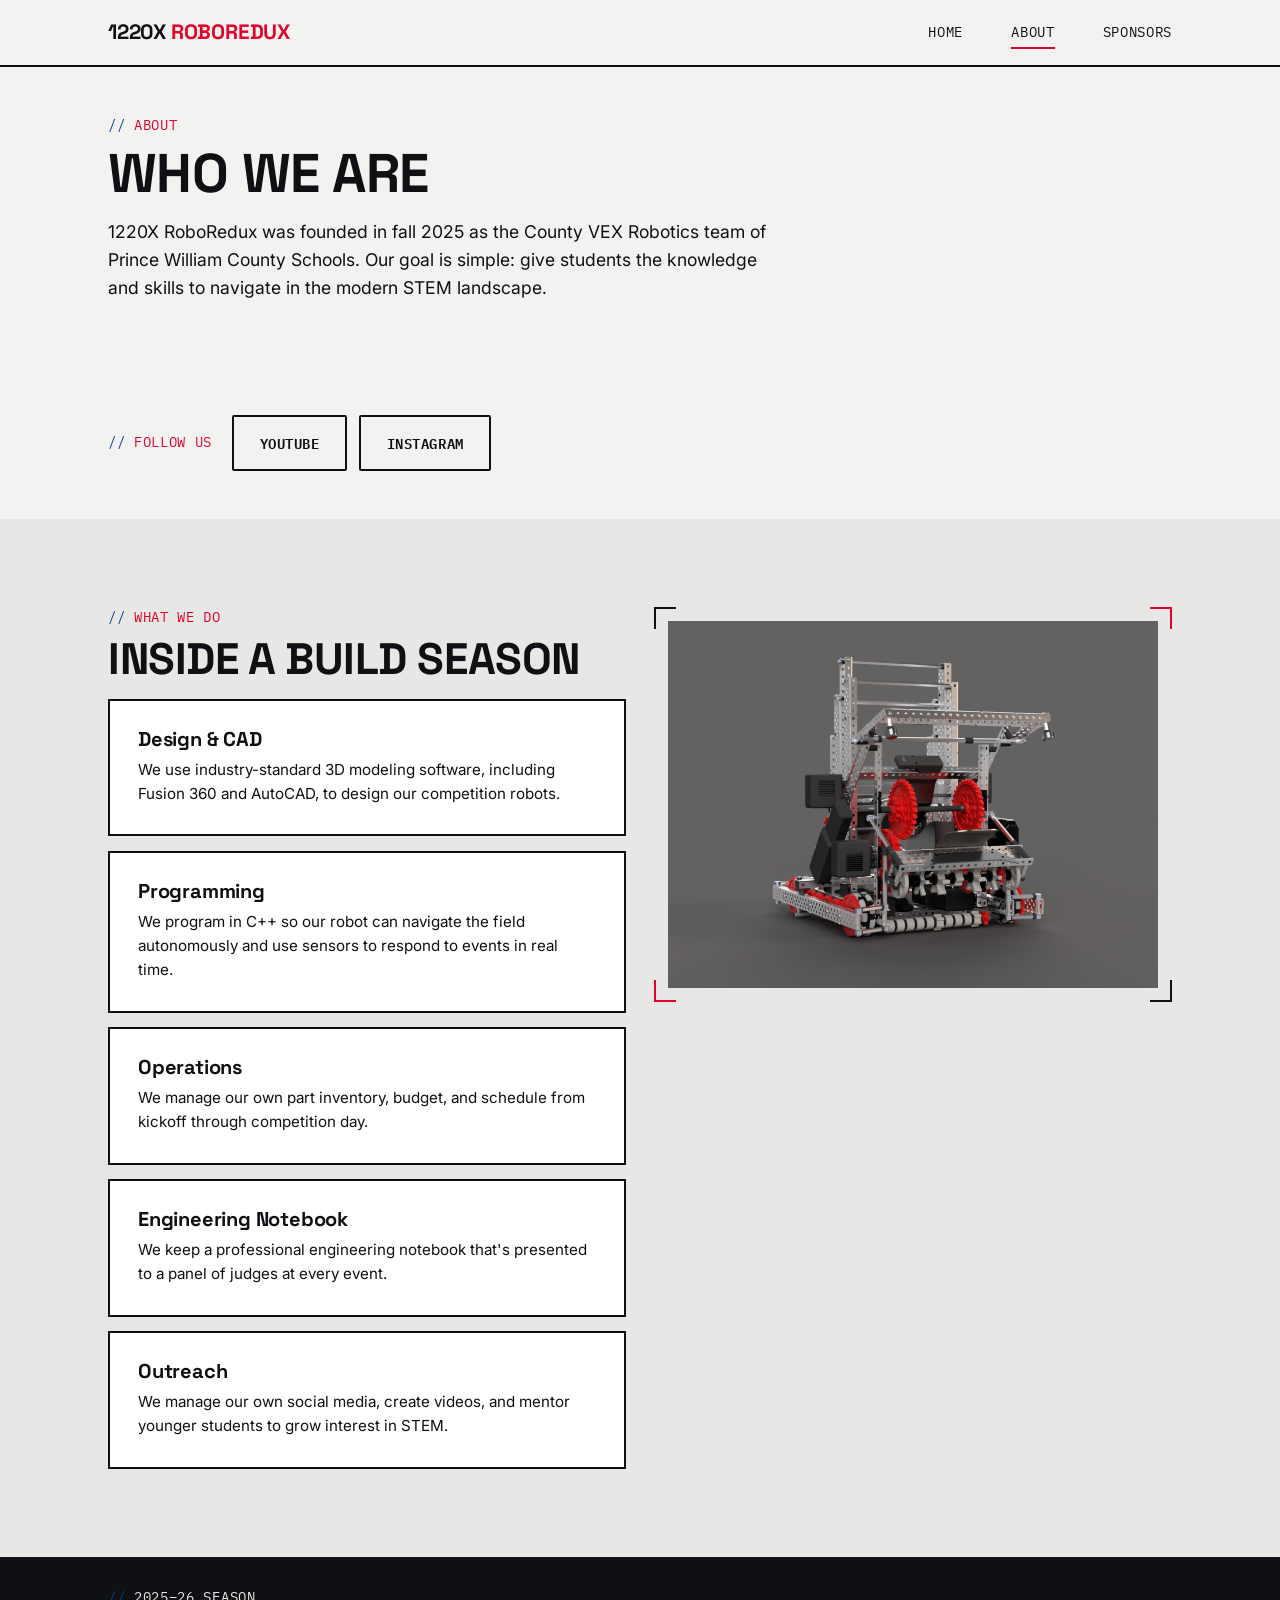
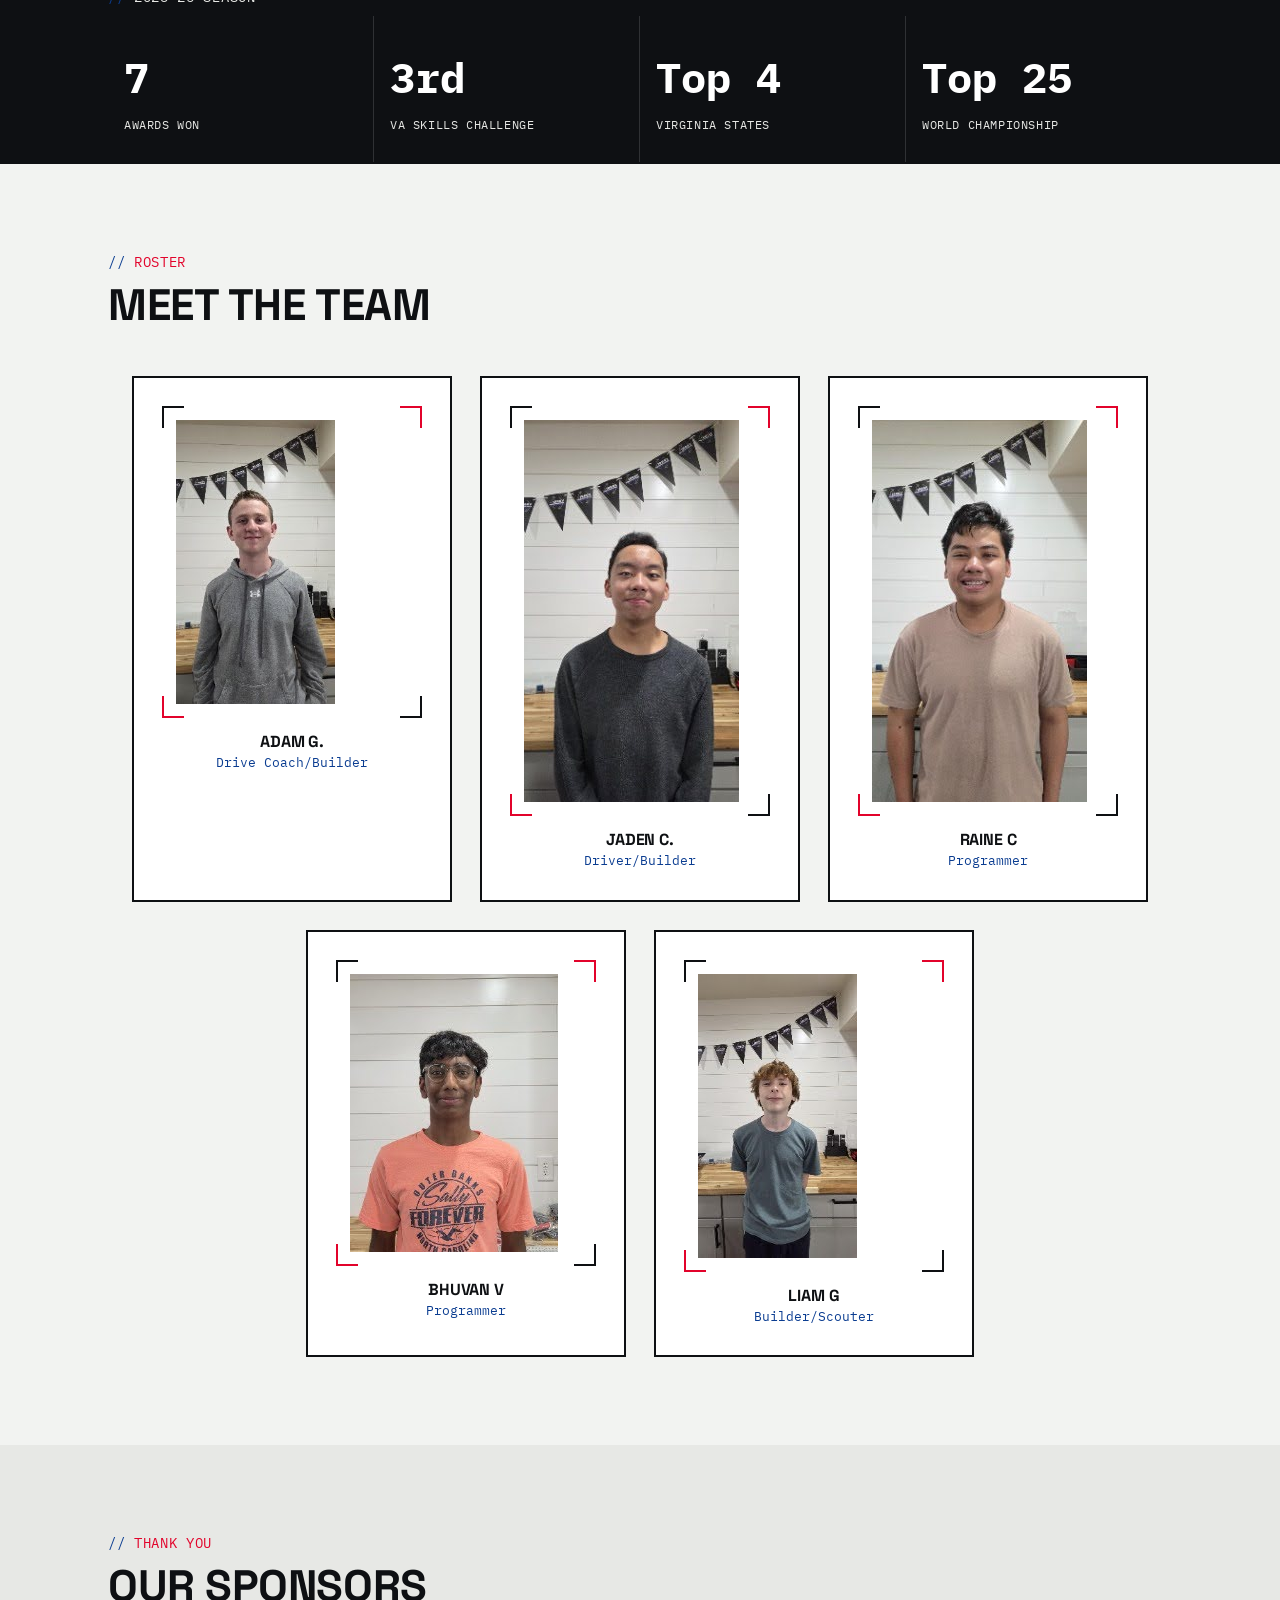
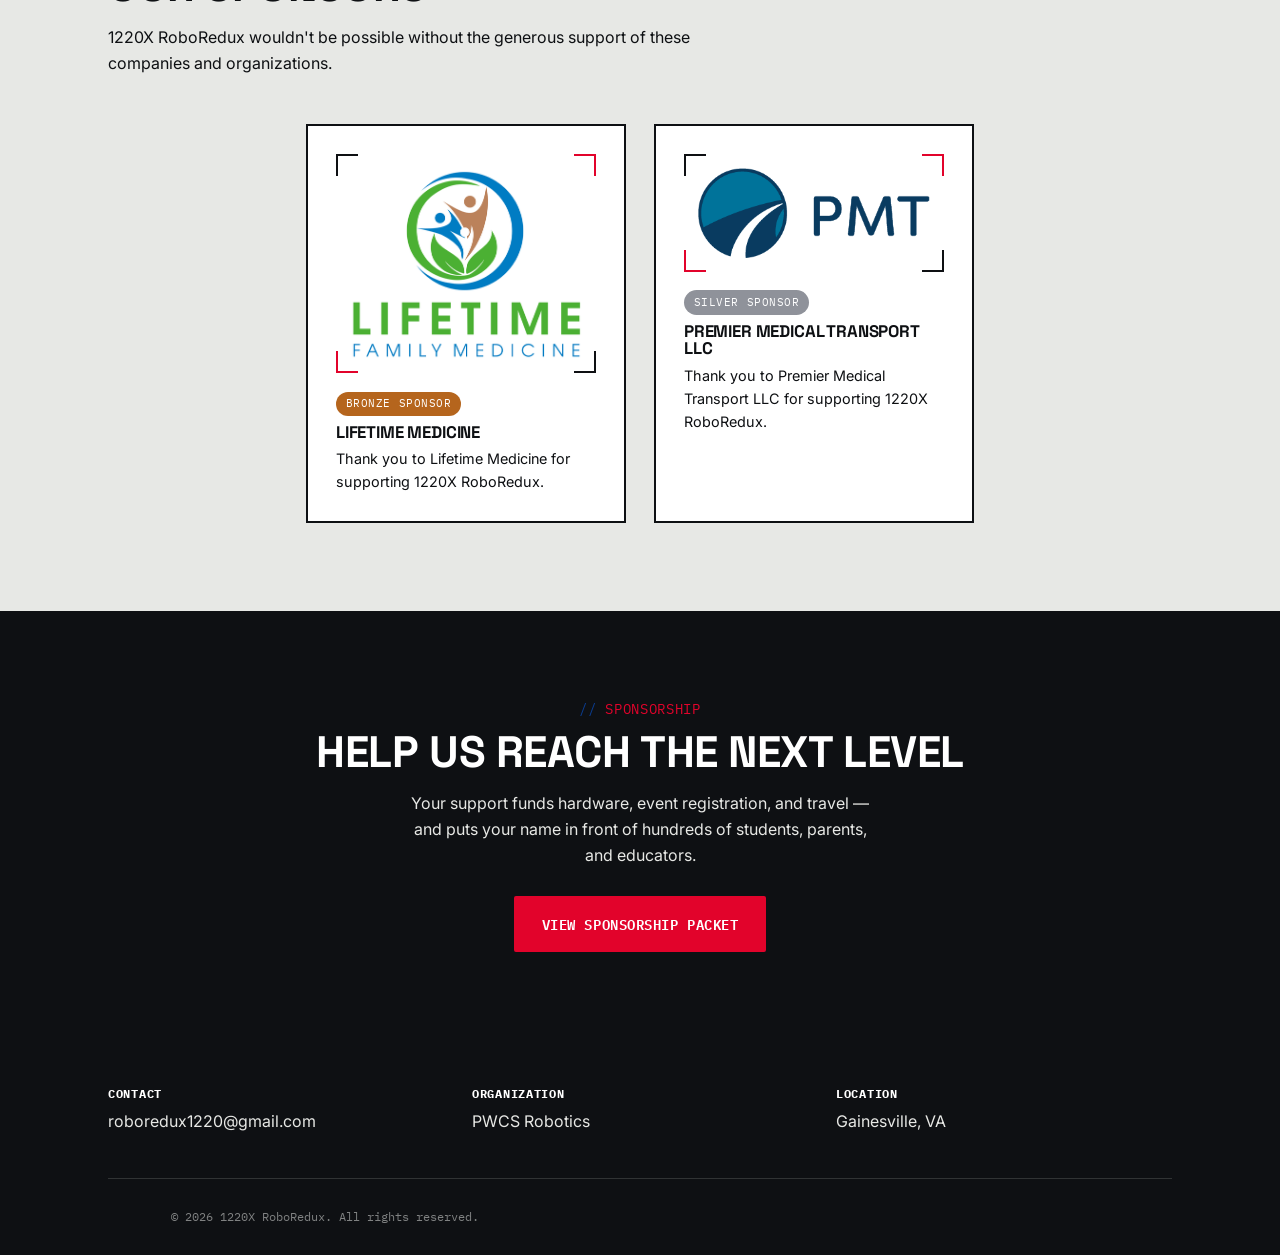
==== about.html @ 936ff0d0 "Abbreviate team member names in about.html" ====
<!DOCTYPE html>
<html lang="en">
<head>
  <meta charset="UTF-8">
  <meta name="viewport" content="width=device-width, initial-scale=1.0">
  <title>About | 1220X RoboRedux</title>
  <meta name="description" content="Learn about 1220X RoboRedux — a VEX Robotics team from Prince William County Schools — and what the team does year-round.">

  <link rel="preconnect" href="https://fonts.googleapis.com">
  <link rel="preconnect" href="https://fonts.gstatic.com" crossorigin>
  <link href="https://fonts.googleapis.com/css2?family=Space+Grotesk:wght@500;700&family=IBM+Plex+Mono:wght@500;600&family=Inter:wght@400;500;600&display=swap" rel="stylesheet">

  <link rel="stylesheet" href="css/style.css">
</head>
<body>

  <!-- ================= HEADER / NAV ================= -->
  <header class="site-header">
    <div class="container header-inner">
      <a href="index.html" class="logo">
        <span class="logo-text">1220X <span class="logo-highlight">RoboRedux</span></span>
      </a>
      <nav aria-label="Primary">
        <button class="nav-toggle" aria-label="Toggle navigation menu" aria-expanded="false">
          <span></span><span></span><span></span>
        </button>
        <ul class="nav-list">
          <li><a href="index.html">Home</a></li>
          <li><a href="about.html" aria-current="page">About</a></li>
          <li><a href="sponsors.html">Sponsors</a></li>
        </ul>
      </nav>
    </div>
  </header>

  <!-- ================= PAGE HEADER ================= -->
  <section class="section section--tight">
    <div class="container">
      <span class="eyebrow">About</span>
      <h1 style="font-size:clamp(2.2rem,5vw,3.4rem);">Who We Are</h1>
      <!-- ✏️ EDIT ME -->
      <p style="font-size:1.1rem;max-width:60ch;">1220X RoboRedux was founded in fall 2025 as the County VEX Robotics team of Prince William County Schools. Our goal is simple: give students the knowledge and skills to navigate in the modern STEM landscape.</p>
    </div>
  </section>

  <!-- ================= FOLLOW US ================= -->
  <section class="section section--tight">
    <div class="container" style="display:flex;align-items:center;gap:1.25rem;flex-wrap:wrap;">
      <span class="eyebrow" style="margin:0;">Follow Us</span>
      <div style="display:flex;gap:0.75rem;flex-wrap:wrap;">
        <!-- ✏️ EDIT ME if either link ever changes -->
        <a href="https://www.youtube.com/@1220XRoboRedux" class="btn btn-outline" target="_blank" rel="noopener">YouTube</a>
        <a href="https://www.instagram.com/1220roboredux/" class="btn btn-outline" target="_blank" rel="noopener">Instagram</a>
      </div>
    </div>
  </section>

  <!-- ================= WHAT WE DO ================= -->
  <section class="section section--dim">
    <div class="container grid grid--2">
      <div>
        <span class="eyebrow">What We Do</span>
        <h2>Inside a Build Season</h2>
        <!-- ✏️ EDIT / ADD TO THIS LIST as your team's work evolves -->
        <ul style="display:flex;flex-direction:column;gap:0.9rem;">
          <li class="card info-card">
            <h3>Design &amp; CAD</h3>
            <p>We use industry-standard 3D modeling software, including Fusion 360 and AutoCAD, to design our competition robots.</p>
          </li>
          <li class="card info-card">
            <h3>Programming</h3>
            <p>We program in C++ so our robot can navigate the field autonomously and use sensors to respond to events in real time.</p>
          </li>
          <li class="card info-card">
            <h3>Operations</h3>
            <p>We manage our own part inventory, budget, and schedule from kickoff through competition day.</p>
          </li>
          <li class="card info-card">
            <h3>Engineering Notebook</h3>
            <p>We keep a professional engineering notebook that's presented to a panel of judges at every event.</p>
          </li>
          <li class="card info-card">
            <h3>Outreach</h3>
            <p>We manage our own social media, create videos, and mentor younger students to grow interest in STEM.</p>
          </li>
        </ul>
      </div>

      <div class="frame" style="align-self:start;">
        <!--
          ⚙️ ADD IMAGE HERE: a CAD render or robot photo
          Save as images/cad-render.jpg and replace the placeholder below
          with: <img src="images/cad-render.jpg" alt="1220X RoboRedux robot CAD render">
        -->
       <img src="images/cad-render.png" alt="1220X RoboRedux robot CAD render">
      </div>
    </div>
  </section>

  <!-- ================= BY THE NUMBERS ================= -->
  <section class="stat-strip">
    <div class="container" style="padding-top:var(--space-md);padding-bottom:0;">
      <span class="eyebrow" style="color:var(--paper-dim);">2025–26 Season</span>
    </div>
    <div class="container stat-grid">
      <!-- ✏️ EDIT ME each season -->
      <div class="stat">
        <div class="stat-value">7</div>
        <div class="stat-label">Awards Won</div>
      </div>
      <div class="stat">
        <div class="stat-value">3rd</div>
        <div class="stat-label">VA Skills Challenge</div>
      </div>
      <div class="stat">
        <div class="stat-value">Top 4</div>
        <div class="stat-label">Virginia States</div>
      </div>
      <div class="stat">
        <div class="stat-value">Top 25</div>
        <div class="stat-label">World Championship</div>
      </div>
    </div>
  </section>

  <!-- ================= MEET THE TEAM ================= -->
  <section class="section">
    <div class="container">
      <div class="section-head">
        <span class="eyebrow">Roster</span>
        <h2>Meet the Team</h2>
      </div>
      <div class="grid center-grid">
        <!--
          ⚙️ ADD TEAM MEMBERS HERE
          Each student card below needs a photo:
            1. Save the photo as images/student-1.jpg (or student-2.jpg, etc.)
            2. Delete that card's <div class="img-placeholder">...</div>
            3. Replace it with:
               <img src="images/student-1.jpg" alt="Student Name">
          To add a 6th, 7th, etc. student, copy an entire
          <div class="card team-card">...</div> block (with its photo
          frame) and paste it as a new item in this grid.
        -->
        <div class="card team-card">
          <div class="frame">
            <img src="images/student-1.jpg" alt="Adam Guidotti">
          </div>
          <h4>Adam G.</h4>
          <p>Drive Coach/Builder</p>
        </div>
        <div class="card team-card">
          <div class="frame">
            <img src="images/student-2.jpg" alt="Jaden Corsino">
          </div>
          <h4>Jaden C.</h4>
          <p>Driver/Builder</p>
        </div>
        <div class="card team-card">
          <div class="frame">
            <img src="images/student-3.jpg" alt="Rain Corsino">
          </div>
          <h4>Raine C</h4>
          <p>Programmer</p>
        </div>
        <div class="card team-card">
          <div class="frame">
            <img src="images/student-4.jpg" alt="Bhuvan Vijay">
          </div>
          <h4>Bhuvan V</h4>
          <p>Programmer</p>
        </div>
        <div class="card team-card">
          <div class="frame">
           <img src="images/student-5.jpg" alt="Liam Gordon">
          </div>
          <h4>Liam G</h4>
          <p>Builder/Scouter</p>
        </div>
      </div>
    </div>
  </section>

  <!-- ================= OUR SPONSORS ================= -->
  <section class="section section--dim">
    <div class="container">
      <div class="section-head">
        <span class="eyebrow">Thank You</span>
        <h2>Our Sponsors</h2>
        <!-- ✏️ EDIT ME -->
        <p>1220X RoboRedux wouldn't be possible without the generous support of these companies and organizations.</p>
      </div>
      <div class="grid center-grid">
        <!--
          ⚙️ ADD A SPONSOR HERE
          Duplicate one whole <div class="card sponsor-card">...</div>
          block below for each new sponsor, then for that block:
            1. Save their logo as images/sponsor-companyname.jpg (or .png)
            2. Delete that card's <div class="img-placeholder">...</div>
            3. Replace it with:
               <img src="images/sponsor-companyname.jpg" alt="Company Name logo">
            4. Set the badge to their tier by changing the class on the
               <span class="tier-badge ..."> to tier-badge--bronze,
               tier-badge--silver, or tier-badge--gold, and update the text.
            5. Change the company name (the <h4>) and write a short line
               about them in the <p> below it.
          To add a 3rd, 4th, etc. sponsor, just paste another full
          <div class="card sponsor-card">...</div> block into this grid.
        -->
        <div class="card sponsor-card">
          <div class="frame">
            <!--
              ⚙️ ADD IMAGE HERE: Lifetime Medicine's logo
              Save as images/sponsor-lifetime-medicine.jpg, delete the
              placeholder div below, and replace it with:
              <img src="images/sponsor-lifetime-medicine.jpg" alt="Lifetime Medicine logo">
            -->
           <img src="images/sponsor-lifetime-medicine.png" alt="Lifetime Medicine logo">
          </div>
          <span class="tier-badge tier-badge--bronze">Bronze Sponsor</span>
          <h4>Lifetime Medicine</h4>
          <!-- ✏️ EDIT ME: a short line about this sponsor -->
          <p>Thank you to Lifetime Medicine for supporting 1220X RoboRedux.</p>
        </div>
        <div class="card sponsor-card">
          <div class="frame">
            <!--
              ⚙️ ADD IMAGE HERE: Premier Medical Transport LLC's logo
              Save as images/sponsor-premier-medical-transport.jpg, delete
              the placeholder div below, and replace it with:
              <img src="images/sponsor-premier-medical-transport.jpg" alt="Premier Medical Transport LLC logo">
            -->
           <img src="images/sponsor-premier-medical-transport.png" alt="Premier Medical Transport LLC logo">
          </div>
          <span class="tier-badge tier-badge--silver">Silver Sponsor</span>
          <h4>Premier Medical Transport LLC</h4>
          <!-- ✏️ EDIT ME: a short line about this sponsor -->
          <p>Thank you to Premier Medical Transport LLC for supporting 1220X RoboRedux.</p>
        </div>
      </div>
    </div>
  </section>

  <!-- ================= SPONSOR CTA BAND ================= -->
  <section class="section cta-band">
    <div class="container">
      <span class="eyebrow" style="color:var(--red);">Sponsorship</span>
      <h2>Help Us Reach the Next Level</h2>
      <p>Your support funds hardware, event registration, and travel — and puts your name in front of hundreds of students, parents, and educators.</p>
      <a href="sponsors.html" class="btn btn-primary">View Sponsorship Packet</a>
    </div>
  </section>

  <!-- ================= FOOTER ================= -->
  <footer class="site-footer">
    <div class="container">
      <div class="footer-inner">
        <div class="footer-col">
          <h3>Contact</h3>
          <p><a href="mailto:roboredux1220@gmail.com">roboredux1220@gmail.com</a></p>
        </div>
        <div class="footer-col">
          <h3>Organization</h3>
          <p>PWCS Robotics</p>
        </div>
        <div class="footer-col">
          <h3>Location</h3>
          <p>Gainesville, VA</p>
        </div>
      </div>
      <p class="footer-bottom">&copy; 2026 1220X RoboRedux. All rights reserved.</p>
    </div>
  </footer>

  <script src="js/main.js"></script>
</body>
</html>
---- css/style.css ----
/* =========================================================================
   1220X ROBOREDUX — SITE STYLESHEET
   =========================================================================
   HOW THIS FILE IS ORGANIZED
   1. Fonts
   2. Design tokens (colors, spacing, type) -- CHANGE YOUR COLORS HERE
   3. Reset / base element styles
   4. Layout helpers (container, section, grid)
   5. Buttons
   6. Site header / navigation
   7. "Frame" corner-bracket component (used around photo placeholders)
   8. Hero section
   9. Stat strip ("By the Numbers")
   10. Eyebrow labels + section headings
   11. Cards (info cards, team cards, sponsor tier cards)
   12. Payment / info panel
   13. CTA band (the colored "become a sponsor" banner)
   14. Image placeholder component
   15. Footer
   16. Responsive breakpoints
   17. Motion + accessibility
   ========================================================================= */

/* -------------------------------------------------------------------------
   1. FONTS
   Loaded from Google Fonts in the <head> of each HTML page, not here.
   Space Grotesk  = headings / display text
   IBM Plex Mono  = labels, stats, tags (gives it a "telemetry / readout" feel)
   Inter          = body paragraph text
------------------------------------------------------------------------- */

/* -------------------------------------------------------------------------
   2. DESIGN TOKENS
   ⚙️ EDIT ME: this is the fastest way to reskin the whole site.
   Right now these are pulled from the sponsorship packet's palette
   (black, red, blue) plus tier colors for Bronze/Silver/Gold.
------------------------------------------------------------------------- */
:root {
  /* core palette */
  --ink: #0e1013;         /* near-black, used for text + dark panels */
  --paper: #f2f3f1;       /* page background */
  --paper-dim: #e7e8e5;   /* slightly darker panel background */
  --line: #d3d5d2;        /* hairline borders / dividers */
  --white: #ffffff;

  /* brand accents -- swap these for your exact team colors any time */
  --red: #e2032b;
  --blue: #0b3d91;

  /* sponsorship tier colors */
  --bronze: #b5651d;
  --silver: #8f929a;
  --gold: #c9982b;

  /* type */
  --font-display: "Space Grotesk", "Arial Black", sans-serif;
  --font-mono: "IBM Plex Mono", ui-monospace, monospace;
  --font-body: "Inter", system-ui, -apple-system, sans-serif;

  /* spacing scale */
  --space-xs: 0.5rem;
  --space-sm: 1rem;
  --space-md: 1.75rem;
  --space-lg: 3rem;
  --space-xl: 5.5rem;

  /* layout */
  --container-w: 1120px;
  --radius: 2px; /* keep corners sharp/technical -- raise this if you want a softer look */
}

/* -------------------------------------------------------------------------
   3. RESET / BASE
------------------------------------------------------------------------- */
* { box-sizing: border-box; }
html { scroll-behavior: smooth; }

body {
  margin: 0;
  background: var(--paper);
  color: var(--ink);
  font-family: var(--font-body);
  font-size: 16px;
  line-height: 1.6;
  -webkit-font-smoothing: antialiased;
}

img { max-width: 100%; display: block; }

h1, h2, h3, h4 {
  font-family: var(--font-display);
  font-weight: 700;
  line-height: 1.05;
  margin: 0 0 var(--space-sm);
  letter-spacing: -0.01em;
}

h1 { font-size: clamp(2.6rem, 6vw, 4.6rem); text-transform: uppercase; }
h2 { font-size: clamp(1.9rem, 4vw, 2.75rem); text-transform: uppercase; }
h3 { font-size: 1.25rem; }

p { margin: 0 0 var(--space-sm); max-width: 62ch; }

a { color: inherit; text-decoration: none; }

ul { margin: 0; padding: 0; list-style: none; }

/* keyboard focus visibility -- do not remove, this matters for accessibility */
a:focus-visible,
button:focus-visible {
  outline: 2px solid var(--blue);
  outline-offset: 3px;
}

/* -------------------------------------------------------------------------
   4. LAYOUT HELPERS
------------------------------------------------------------------------- */
.container {
  width: 100%;
  max-width: var(--container-w);
  margin: 0 auto;
  padding: 0 var(--space-md);
}

.section {
  padding: var(--space-xl) 0;
}

.section--tight {
  padding: var(--space-lg) 0;
}

.section--dim {
  background: var(--paper-dim);
}

.grid {
  display: grid;
  gap: var(--space-md);
}

@media (min-width: 760px) {
  .grid--2 { grid-template-columns: 1fr 1fr; }
  .grid--3 { grid-template-columns: repeat(3, 1fr); }
  .grid--4 { grid-template-columns: repeat(4, 1fr); }
}

/* -------------------------------------------------------------------------
   5. BUTTONS
------------------------------------------------------------------------- */
.btn {
  display: inline-flex;
  align-items: center;
  gap: 0.5rem;
  font-family: var(--font-mono);
  font-size: 0.85rem;
  font-weight: 600;
  letter-spacing: 0.04em;
  text-transform: uppercase;
  padding: 0.95rem 1.6rem;
  border: 2px solid var(--ink);
  border-radius: var(--radius);
  cursor: pointer;
  transition: transform 0.15s ease, background 0.15s ease, color 0.15s ease;
}

.btn-primary {
  background: var(--red);
  border-color: var(--red);
  color: var(--white);
}
.btn-primary:hover { background: #b80322; border-color: #b80322; }

.btn-dark {
  background: var(--ink);
  border-color: var(--ink);
  color: var(--white);
}
.btn-dark:hover { background: #000; }

.btn-outline {
  background: transparent;
  border-color: var(--ink);
  color: var(--ink);
}
.btn-outline:hover { background: var(--ink); color: var(--white); }

/* used on dark backgrounds (CTA bands) */
.btn-on-dark {
  background: var(--white);
  border-color: var(--white);
  color: var(--ink);
}
.btn-on-dark:hover { background: var(--red); border-color: var(--red); color: var(--white); }

.btn:hover { transform: translateY(-2px); }

/* -------------------------------------------------------------------------
   6. SITE HEADER / NAVIGATION
------------------------------------------------------------------------- */
.site-header {
  position: sticky;
  top: 0;
  z-index: 50;
  background: var(--paper);
  border-bottom: 2px solid var(--ink);
}

.header-inner {
  display: flex;
  align-items: center;
  justify-content: space-between;
  padding-top: var(--space-sm);
  padding-bottom: var(--space-sm);
}

.logo {
  display: flex;
  align-items: center;
  gap: 0.6rem;
}

/*
  ⚙️ ADD YOUR LOGO IMAGE HERE
  Right now the logo is just styled text so the site works before you have
  a logo file. To swap in your real logo:
    1. Save your logo as images/logo.png
    2. Replace the <span class="logo-text">...</span> block in each HTML
       file's header with:
       <img src="images/logo.png" alt="1220X RoboRedux logo" class="logo-img">
    3. Uncomment the .logo-img rule below if you need to resize it.
*/
/*
.logo-img { height: 40px; width: auto; }
*/

.logo-text {
  font-family: var(--font-display);
  font-weight: 700;
  font-size: 1.3rem;
  text-transform: uppercase;
  letter-spacing: -0.01em;
}
.logo-highlight { color: var(--red); }

.nav-list {
  display: flex;
  align-items: center;
  gap: var(--space-lg);
  font-family: var(--font-mono);
  font-size: 0.85rem;
  text-transform: uppercase;
  letter-spacing: 0.05em;
}

.nav-list a {
  position: relative;
  padding: 0.25rem 0;
}
.nav-list a::after {
  content: "";
  position: absolute;
  left: 0; right: 0; bottom: -4px;
  height: 2px;
  background: var(--red);
  transform: scaleX(0);
  transform-origin: left;
  transition: transform 0.2s ease;
}
.nav-list a:hover::after,
.nav-list a[aria-current="page"]::after {
  transform: scaleX(1);
}

.nav-toggle {
  display: none;
  flex-direction: column;
  justify-content: center;
  gap: 5px;
  width: 32px;
  height: 32px;
  background: transparent;
  border: none;
  cursor: pointer;
  padding: 0;
}
.nav-toggle span {
  display: block;
  height: 2px;
  background: var(--ink);
}

/* -------------------------------------------------------------------------
   7. "FRAME" CORNER-BRACKET COMPONENT
   A recurring visual motif (like a camera/vision targeting frame) that nods
   to the team's sensor + autonomous-programming work. Wraps photo
   placeholders and a couple of highlighted panels around the site.
------------------------------------------------------------------------- */
.frame {
  position: relative;
  padding: 14px;
}
.frame::before,
.frame::after {
  content: "";
  position: absolute;
  inset: 0;
  background-repeat: no-repeat;
  background-size: 22px 22px;
  pointer-events: none;
}
.frame::before {
  background-image:
    linear-gradient(to right, var(--ink) 2px, transparent 2px),
    linear-gradient(to bottom, var(--ink) 2px, transparent 2px),
    linear-gradient(to left, var(--ink) 2px, transparent 2px),
    linear-gradient(to top, var(--ink) 2px, transparent 2px);
  background-position: top left, top left, bottom right, bottom right;
}
.frame::after {
  background-image:
    linear-gradient(to left, var(--red) 2px, transparent 2px),
    linear-gradient(to bottom, var(--red) 2px, transparent 2px),
    linear-gradient(to right, var(--red) 2px, transparent 2px),
    linear-gradient(to top, var(--red) 2px, transparent 2px);
  background-position: top right, top right, bottom left, bottom left;
}

/* -------------------------------------------------------------------------
   8. HERO
------------------------------------------------------------------------- */
.hero {
  padding: var(--space-xl) 0;
}

.hero-inner {
  display: grid;
  gap: var(--space-lg);
  align-items: center;
}

@media (min-width: 860px) {
  .hero-inner { grid-template-columns: 1.1fr 0.9fr; }
}

.hero-id {
  font-family: var(--font-mono);
  font-size: 0.85rem;
  letter-spacing: 0.08em;
  text-transform: uppercase;
  color: var(--blue);
  display: flex;
  align-items: center;
  gap: 0.5rem;
  margin-bottom: var(--space-sm);
}
.hero-id .dot {
  width: 8px;
  height: 8px;
  border-radius: 50%;
  background: var(--red);
  animation: pulse 1.6s ease-in-out infinite;
}

.hero-tagline {
  font-size: 1.15rem;
  max-width: 46ch;
}

.hero-actions {
  display: flex;
  flex-wrap: wrap;
  gap: var(--space-sm);
  margin-top: var(--space-md);
}

/* -------------------------------------------------------------------------
   9. STAT STRIP ("By the Numbers")
------------------------------------------------------------------------- */
.stat-strip {
  border-top: 2px solid var(--ink);
  border-bottom: 2px solid var(--ink);
  background: var(--ink);
  color: var(--paper);
}

.stat-grid {
  display: grid;
  grid-template-columns: repeat(2, 1fr);
}
@media (min-width: 700px) {
  .stat-grid { grid-template-columns: repeat(4, 1fr); }
}

.stat {
  padding: var(--space-md) var(--space-sm);
  border-right: 1px solid rgba(242, 243, 241, 0.15);
  border-bottom: 1px solid rgba(242, 243, 241, 0.15);
}
.stat:nth-child(2n) { border-right: none; }
@media (min-width: 700px) {
  .stat:nth-child(2n) { border-right: 1px solid rgba(242, 243, 241, 0.15); }
  .stat:nth-child(4n) { border-right: none; }
  .stat { border-bottom: none; }
}

.stat-value {
  font-family: var(--font-mono);
  font-size: clamp(1.9rem, 4vw, 2.6rem);
  font-weight: 700;
  color: var(--white);
}
.stat-label {
  font-family: var(--font-mono);
  font-size: 0.75rem;
  text-transform: uppercase;
  letter-spacing: 0.05em;
  color: var(--paper-dim);
  margin-top: 0.25rem;
}

/* -------------------------------------------------------------------------
   10. EYEBROWS + SECTION HEADINGS
------------------------------------------------------------------------- */
.eyebrow {
  font-family: var(--font-mono);
  font-size: 0.85rem;
  color: var(--red);
  text-transform: uppercase;
  letter-spacing: 0.05em;
  margin-bottom: var(--space-xs);
  display: block;
}
.eyebrow::before { content: "// "; color: var(--blue); }

.section-head {
  max-width: 60ch;
  margin-bottom: var(--space-lg);
}

/* -------------------------------------------------------------------------
   11. CARDS
------------------------------------------------------------------------- */
.card {
  background: var(--white);
  border: 2px solid var(--ink);
  padding: var(--space-md);
}

.info-card h3 { margin-bottom: 0.5rem; }
.info-card p { margin-bottom: 0; font-size: 0.95rem; }

/* team member placeholder cards */
.team-card {
  text-align: center;
}
.team-card h4 {
  font-family: var(--font-display);
  font-size: 1rem;
  text-transform: uppercase;
  margin: var(--space-sm) 0 0.15rem;
}
.team-card p {
  font-family: var(--font-mono);
  font-size: 0.8rem;
  color: var(--blue);
  margin: 0;
}

/* sponsorship tier cards */
.tier-card {
  background: var(--white);
  border: 2px solid var(--ink);
  display: flex;
  flex-direction: column;
}
.tier-head {
  padding: var(--space-md);
  color: var(--white);
}
.tier-card--bronze .tier-head { background: var(--bronze); }
.tier-card--silver .tier-head { background: var(--silver); }
.tier-card--gold .tier-head { background: var(--gold); }

.tier-name {
  font-family: var(--font-mono);
  text-transform: uppercase;
  letter-spacing: 0.06em;
  font-size: 0.9rem;
  margin-bottom: 0.35rem;
}
.tier-price {
  font-family: var(--font-display);
  font-size: 1.6rem;
  font-weight: 700;
}

.tier-benefits {
  padding: var(--space-md);
  flex: 1;
}
.tier-benefits li {
  display: flex;
  gap: 0.6rem;
  padding: 0.5rem 0;
  border-bottom: 1px solid var(--line);
  font-size: 0.95rem;
}
.tier-benefits li:last-child { border-bottom: none; }
.tier-benefits li::before {
  content: "+";
  font-family: var(--font-mono);
  color: var(--red);
  font-weight: 700;
}

/* -------------------------------------------------------------------------
   12. PAYMENT / INFO PANEL
------------------------------------------------------------------------- */
.panel {
  background: var(--paper-dim);
  border-left: 4px solid var(--blue);
  padding: var(--space-md) var(--space-lg);
}
.panel h3 { margin-bottom: var(--space-sm); }
.panel-row {
  display: flex;
  gap: 0.75rem;
  padding: 0.6rem 0;
  border-bottom: 1px solid var(--line);
  font-size: 0.95rem;
}
.panel-row:last-child { border-bottom: none; }
.panel-row strong {
  font-family: var(--font-mono);
  font-size: 0.8rem;
  text-transform: uppercase;
  color: var(--blue);
  min-width: 9rem;
  flex-shrink: 0;
}

/* -------------------------------------------------------------------------
   13. CTA BAND
------------------------------------------------------------------------- */
.cta-band {
  background: var(--ink);
  color: var(--white);
  text-align: center;
}
.cta-band h2 { color: var(--white); }
.cta-band p {
  max-width: 46ch;
  margin: 0 auto var(--space-md);
  color: var(--paper-dim);
}
.cta-band .btn { margin: 0 0.4rem; }

/* -------------------------------------------------------------------------
   14. IMAGE PLACEHOLDER
   Used everywhere a real photo will eventually go. See the HTML comments
   next to each one for the exact filename to use when you add your image.
------------------------------------------------------------------------- */
.img-placeholder {
  aspect-ratio: 4 / 3;
  background: var(--paper-dim);
  display: flex;
  flex-direction: column;
  align-items: center;
  justify-content: center;
  gap: 0.5rem;
  color: var(--ink);
  opacity: 0.55;
}
.img-placeholder--wide { aspect-ratio: 16 / 9; }
.img-placeholder--square { aspect-ratio: 1 / 1; }
.img-placeholder svg { width: 34px; height: 34px; }
.img-placeholder span {
  font-family: var(--font-mono);
  font-size: 0.75rem;
  text-transform: uppercase;
  letter-spacing: 0.04em;
  text-align: center;
  padding: 0 1rem;
}

/* -------------------------------------------------------------------------
   15. FOOTER
------------------------------------------------------------------------- */
.site-footer {
  background: var(--ink);
  color: var(--paper-dim);
  padding: var(--space-lg) 0 var(--space-md);
}
.footer-inner {
  display: grid;
  gap: var(--space-md);
  padding-bottom: var(--space-md);
  border-bottom: 1px solid rgba(242, 243, 241, 0.15);
}
@media (min-width: 700px) {
  .footer-inner { grid-template-columns: repeat(3, 1fr); }
}
.footer-col h3 {
  font-family: var(--font-mono);
  font-size: 0.75rem;
  text-transform: uppercase;
  letter-spacing: 0.06em;
  color: var(--white);
  margin-bottom: 0.5rem;
}
.footer-col a:hover { color: var(--red); }
.footer-bottom {
  font-family: var(--font-mono);
  font-size: 0.75rem;
  text-align: center;
  padding-top: var(--space-md);
  margin: 0;
  color: rgba(242, 243, 241, 0.5);
}

/* -------------------------------------------------------------------------
   16. RESPONSIVE — MOBILE NAV
------------------------------------------------------------------------- */
@media (max-width: 759px) {
  .nav-toggle { display: flex; }

  .nav-list {
    position: absolute;
    top: 100%;
    left: 0;
    right: 0;
    flex-direction: column;
    align-items: flex-start;
    gap: 0;
    background: var(--paper);
    border-bottom: 2px solid var(--ink);
    max-height: 0;
    overflow: hidden;
    transition: max-height 0.25s ease;
  }
  .nav-list.is-open { max-height: 260px; }
  .nav-list li { width: 100%; }
  .nav-list a {
    display: block;
    padding: 1rem var(--space-md);
    width: 100%;
  }

  .panel-row { flex-direction: column; gap: 0.15rem; }
  .panel-row strong { min-width: 0; }
}

/* -------------------------------------------------------------------------
   17. MOTION + ACCESSIBILITY
------------------------------------------------------------------------- */
@keyframes pulse {
  0%, 100% { opacity: 1; }
  50% { opacity: 0.25; }
}

@media (prefers-reduced-motion: reduce) {
  html { scroll-behavior: auto; }
  .hero-id .dot { animation: none; }
  .btn:hover { transform: none; }
}

/* -------------------------------------------------------------------------
   18. HERO PHOTO BACKGROUND (for logos/graphics with transparent backgrounds)
------------------------------------------------------------------------- */
.hero-photo-bg {
  aspect-ratio: 1 / 1;
  background: var(--paper-dim);
  display: flex;
  align-items: center;
  justify-content: center;
  padding: var(--space-lg);
}
.hero-photo-bg img {
  max-width: 75%;
  max-height: 75%;
  object-fit: contain;
}

/* -------------------------------------------------------------------------
   19. SPONSOR WALL (companies who currently sponsor the team)
------------------------------------------------------------------------- */
.sponsor-card { text-align: left; }
.sponsor-card .frame { margin-bottom: var(--space-sm); }
.sponsor-card h4 {
  font-family: var(--font-display);
  font-size: 1.05rem;
  text-transform: uppercase;
  margin: 0 0 0.35rem;
}
.sponsor-card p { font-size: 0.9rem; margin-bottom: 0; }

.tier-badge {
  display: inline-block;
  font-family: var(--font-mono);
  font-size: 0.7rem;
  text-transform: uppercase;
  letter-spacing: 0.05em;
  padding: 0.2rem 0.6rem;
  border-radius: 999px;
  color: var(--white);
  margin-bottom: 0.5rem;
}
.tier-badge--bronze { background: var(--bronze); }
.tier-badge--silver { background: var(--silver); }
.tier-badge--gold { background: var(--gold); }

/* -------------------------------------------------------------------------
   20. CENTERED WRAPPING GRID (roster + sponsor wall, so a leftover
   row of cards centers instead of sitting flush left)
------------------------------------------------------------------------- */
.center-grid {
  display: flex;
  flex-wrap: wrap;
  justify-content: center;
  gap: var(--space-md);
}
.center-grid > * {
  flex: 1 1 260px;
  max-width: 320px;
}
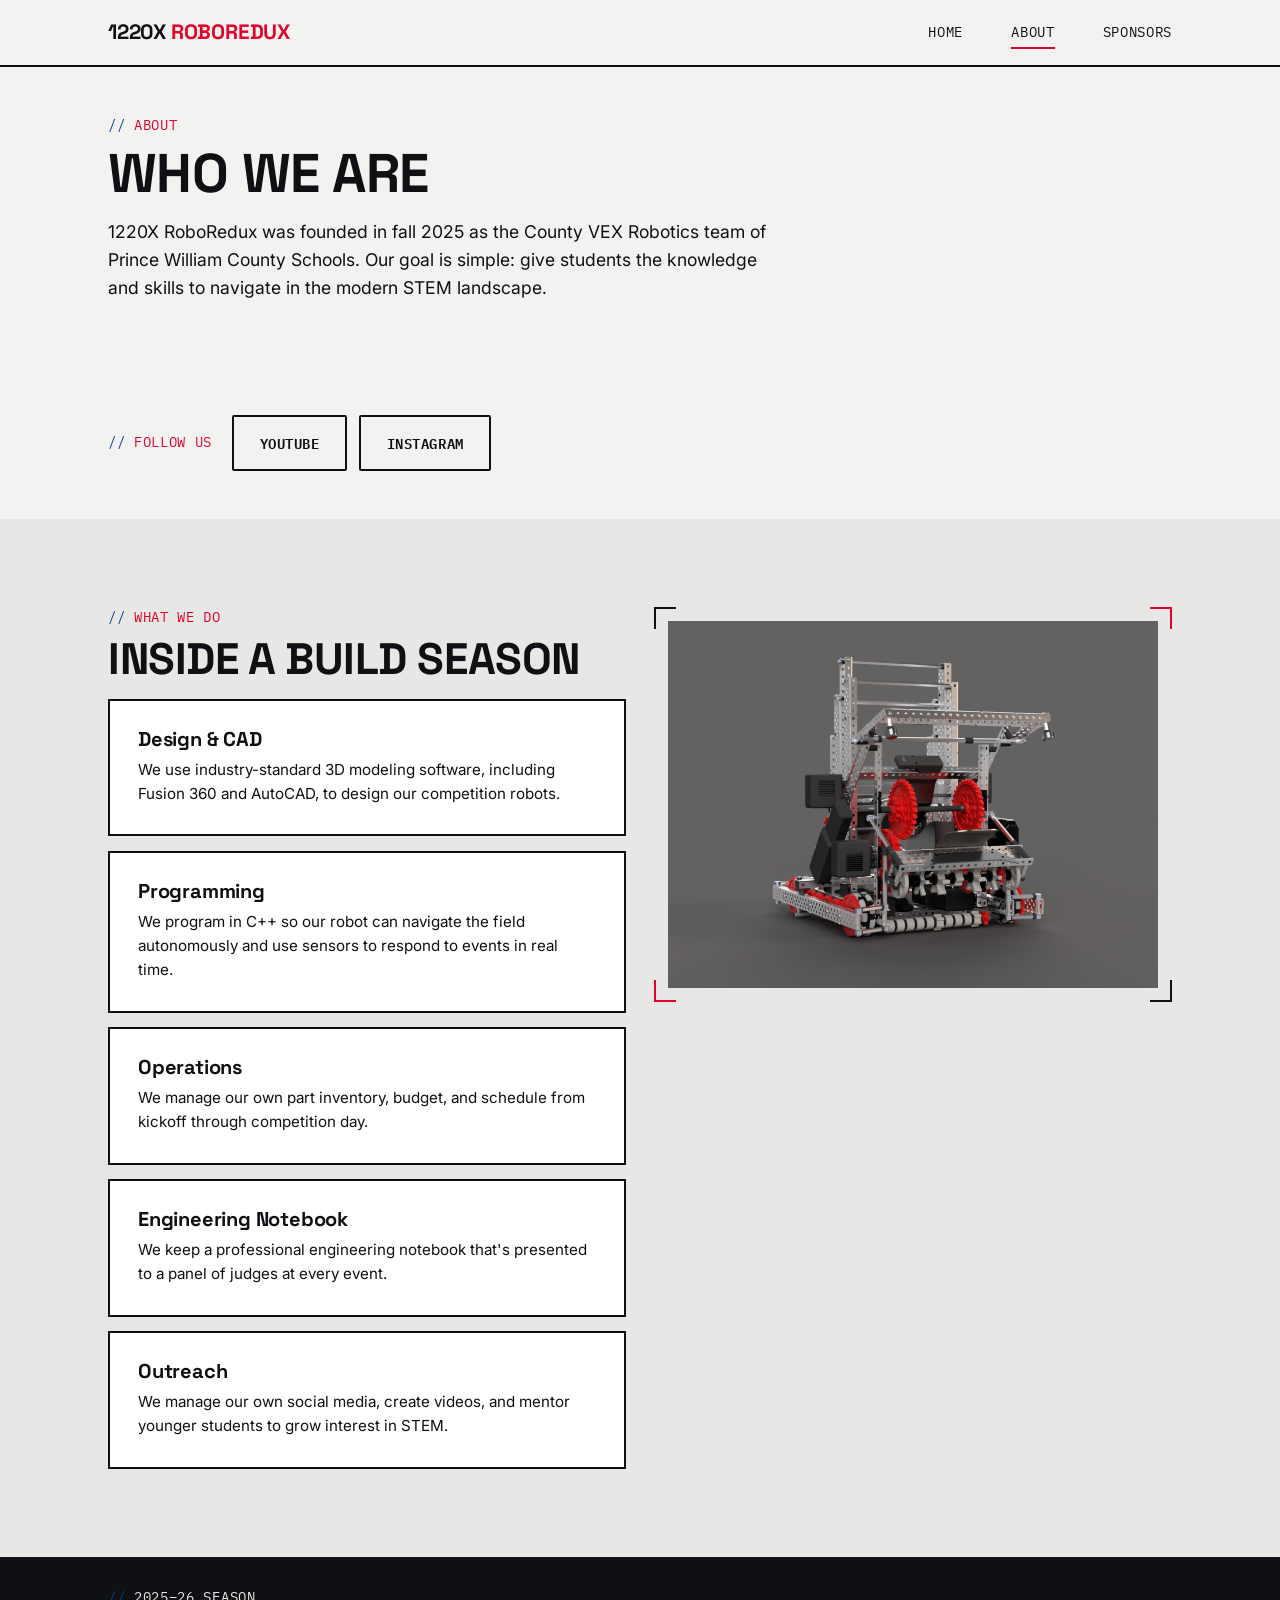
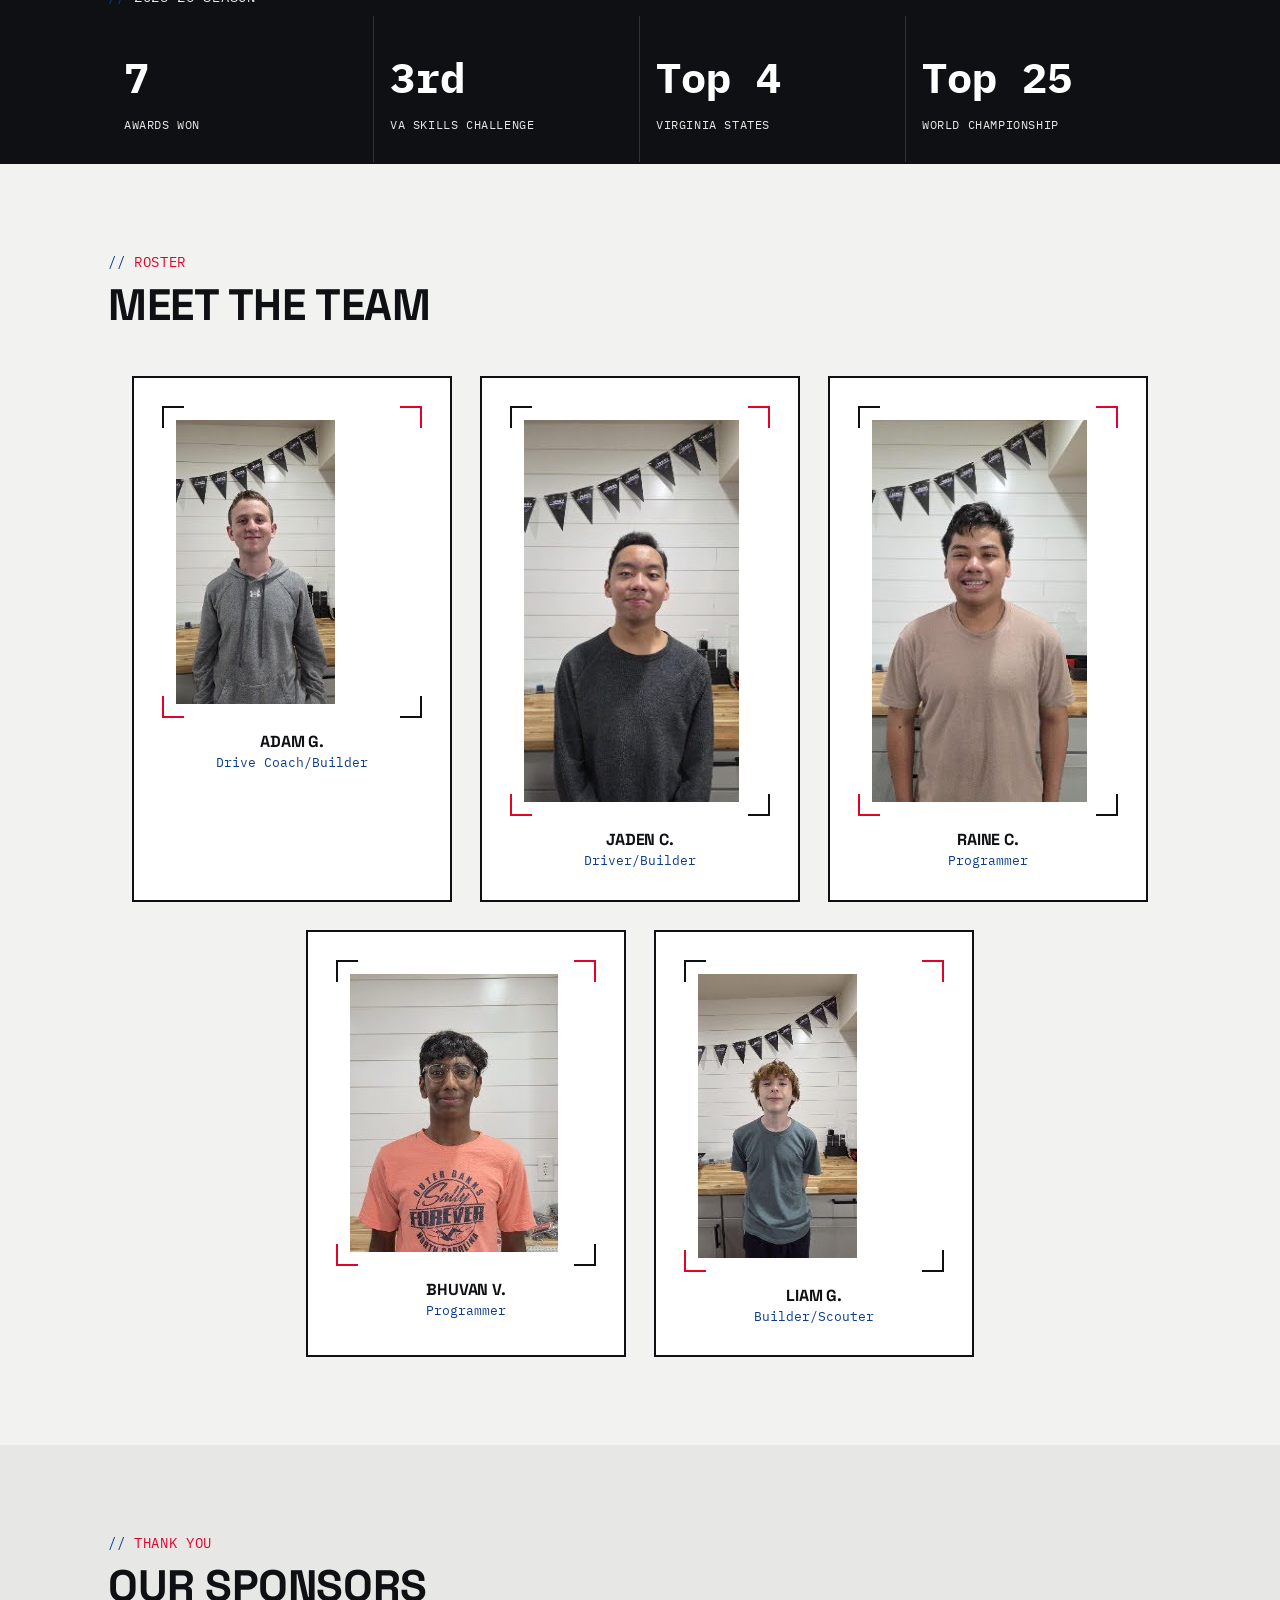
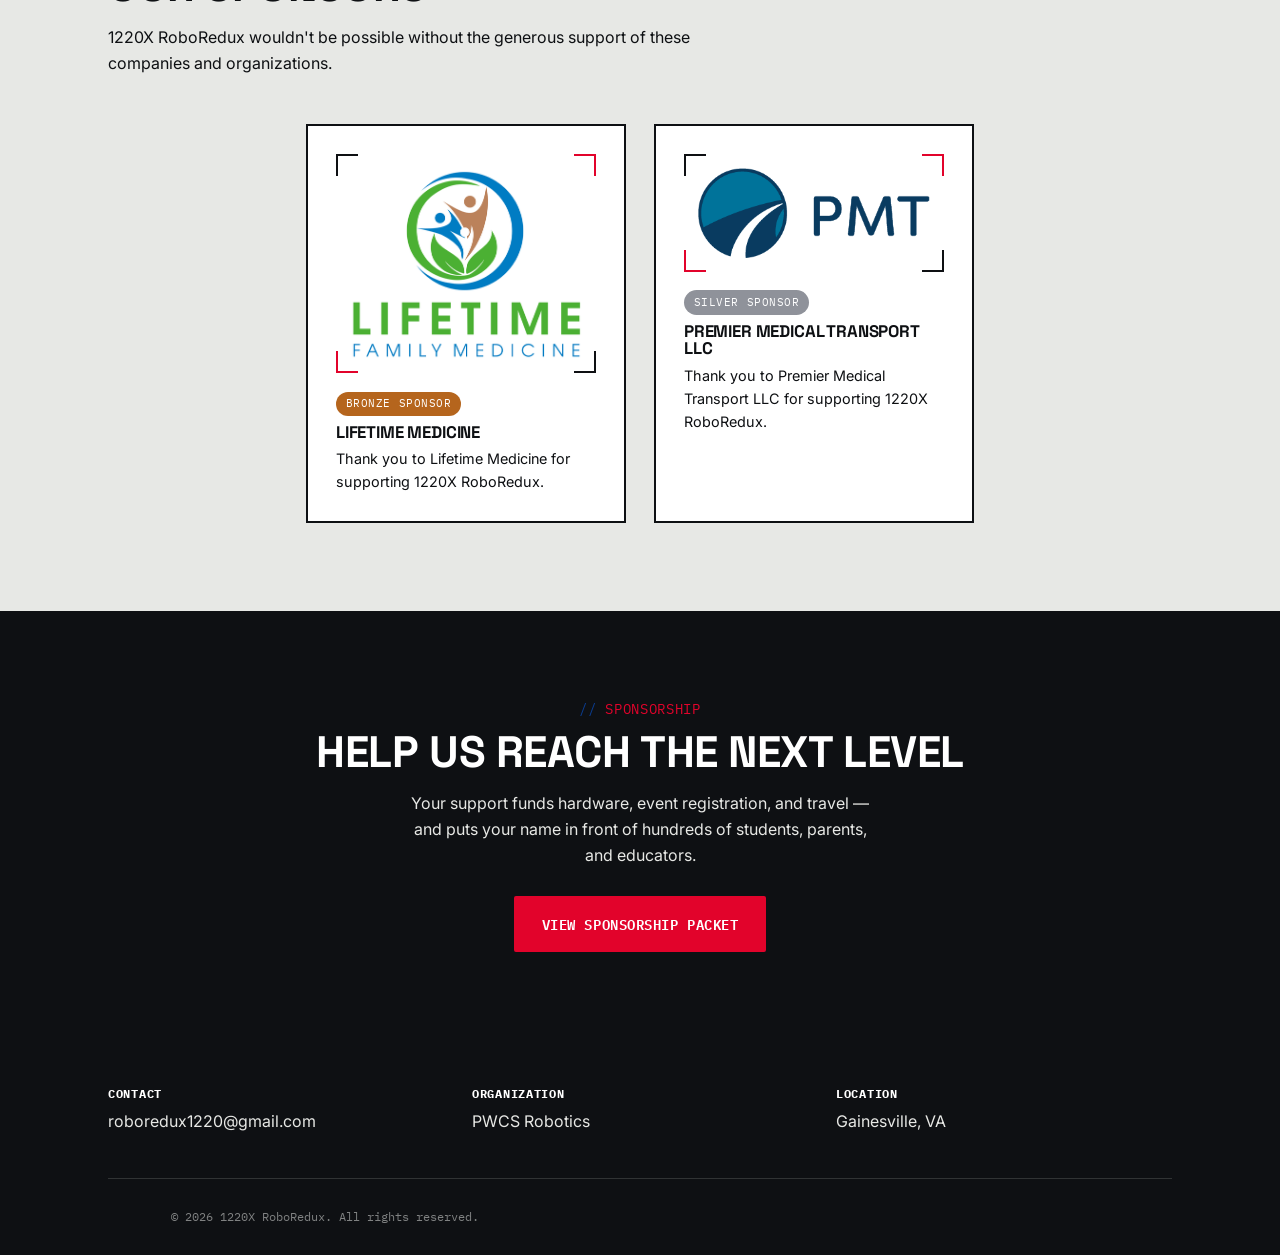
==== commit 4e12de8b: "Add periods to team member names" ====
--- a/about.html
+++ b/about.html
@@ -160,21 +160,21 @@
           <div class="frame">
             <img src="images/student-3.jpg" alt="Rain Corsino">
           </div>
-          <h4>Raine C</h4>
+          <h4>Raine C.</h4>
           <p>Programmer</p>
         </div>
         <div class="card team-card">
           <div class="frame">
             <img src="images/student-4.jpg" alt="Bhuvan Vijay">
           </div>
-          <h4>Bhuvan V</h4>
+          <h4>Bhuvan V.</h4>
           <p>Programmer</p>
         </div>
         <div class="card team-card">
           <div class="frame">
            <img src="images/student-5.jpg" alt="Liam Gordon">
           </div>
-          <h4>Liam G</h4>
+          <h4>Liam G.</h4>
           <p>Builder/Scouter</p>
         </div>
       </div>
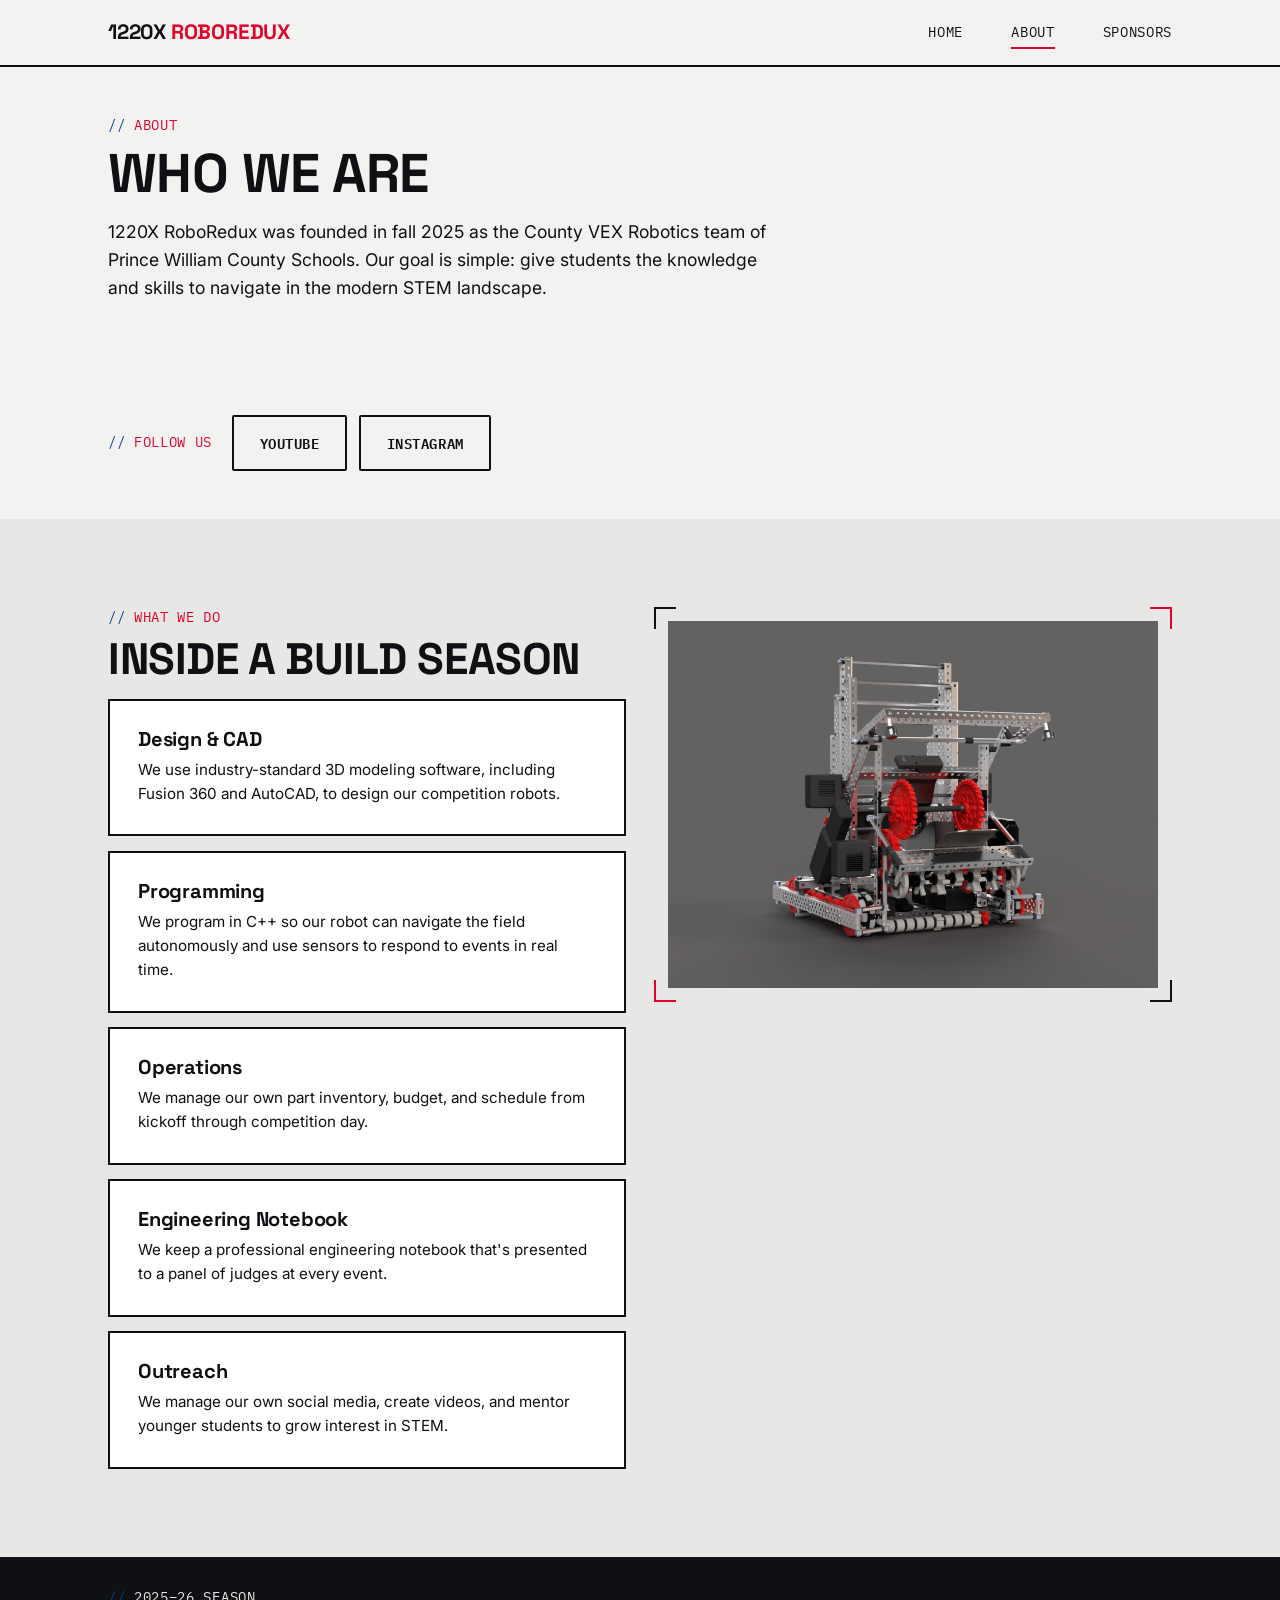
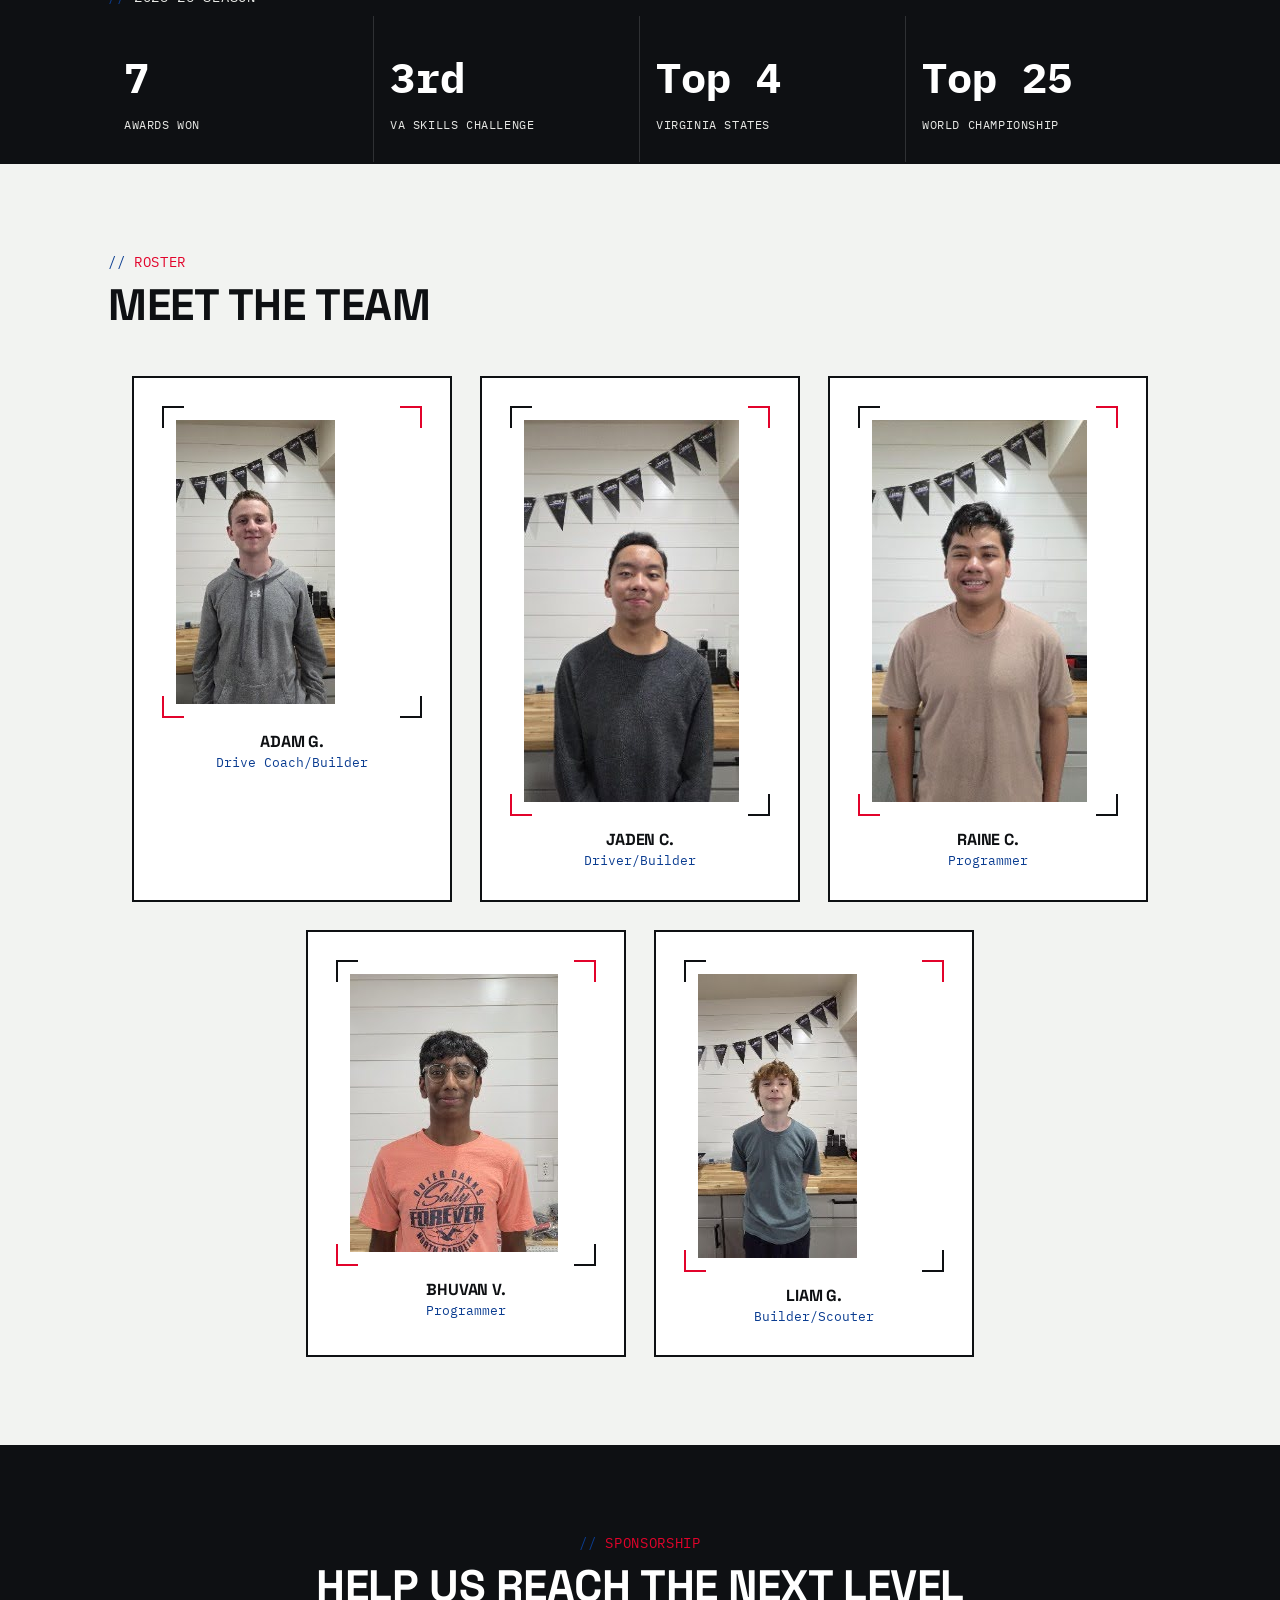
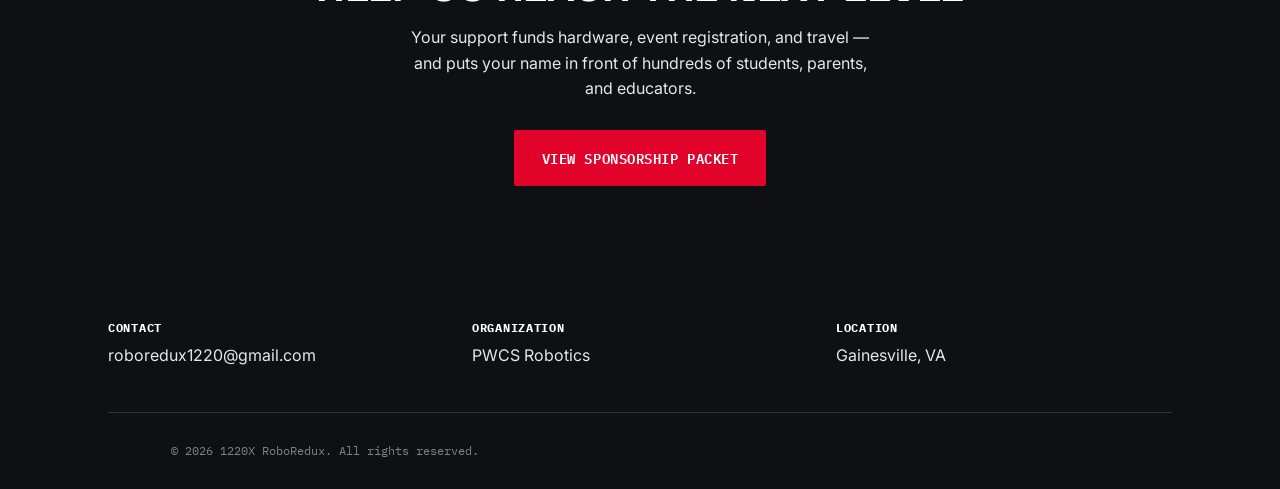
==== commit ffe9404c: "Remove sponsors section and update sponsorship link Removed the sponsors section and updated the spo" ====
--- a/about.html
+++ b/about.html
@@ -181,73 +181,19 @@
     </div>
   </section>
 
-  <!-- ================= OUR SPONSORS ================= -->
-  <section class="section section--dim">
-    <div class="container">
-      <div class="section-head">
-        <span class="eyebrow">Thank You</span>
-        <h2>Our Sponsors</h2>
-        <!-- ✏️ EDIT ME -->
-        <p>1220X RoboRedux wouldn't be possible without the generous support of these companies and organizations.</p>
-      </div>
-      <div class="grid center-grid">
-        <!--
-          ⚙️ ADD A SPONSOR HERE
-          Duplicate one whole <div class="card sponsor-card">...</div>
-          block below for each new sponsor, then for that block:
-            1. Save their logo as images/sponsor-companyname.jpg (or .png)
-            2. Delete that card's <div class="img-placeholder">...</div>
-            3. Replace it with:
-               <img src="images/sponsor-companyname.jpg" alt="Company Name logo">
-            4. Set the badge to their tier by changing the class on the
-               <span class="tier-badge ..."> to tier-badge--bronze,
-               tier-badge--silver, or tier-badge--gold, and update the text.
-            5. Change the company name (the <h4>) and write a short line
-               about them in the <p> below it.
-          To add a 3rd, 4th, etc. sponsor, just paste another full
-          <div class="card sponsor-card">...</div> block into this grid.
-        -->
-        <div class="card sponsor-card">
-          <div class="frame">
-            <!--
-              ⚙️ ADD IMAGE HERE: Lifetime Medicine's logo
-              Save as images/sponsor-lifetime-medicine.jpg, delete the
-              placeholder div below, and replace it with:
-              <img src="images/sponsor-lifetime-medicine.jpg" alt="Lifetime Medicine logo">
-            -->
-           <img src="images/sponsor-lifetime-medicine.png" alt="Lifetime Medicine logo">
-          </div>
-          <span class="tier-badge tier-badge--bronze">Bronze Sponsor</span>
-          <h4>Lifetime Medicine</h4>
-          <!-- ✏️ EDIT ME: a short line about this sponsor -->
-          <p>Thank you to Lifetime Medicine for supporting 1220X RoboRedux.</p>
-        </div>
-        <div class="card sponsor-card">
-          <div class="frame">
-            <!--
-              ⚙️ ADD IMAGE HERE: Premier Medical Transport LLC's logo
-              Save as images/sponsor-premier-medical-transport.jpg, delete
-              the placeholder div below, and replace it with:
-              <img src="images/sponsor-premier-medical-transport.jpg" alt="Premier Medical Transport LLC logo">
-            -->
-           <img src="images/sponsor-premier-medical-transport.png" alt="Premier Medical Transport LLC logo">
-          </div>
-          <span class="tier-badge tier-badge--silver">Silver Sponsor</span>
-          <h4>Premier Medical Transport LLC</h4>
-          <!-- ✏️ EDIT ME: a short line about this sponsor -->
-          <p>Thank you to Premier Medical Transport LLC for supporting 1220X RoboRedux.</p>
-        </div>
-      </div>
-    </div>
-  </section>
-
   <!-- ================= SPONSOR CTA BAND ================= -->
   <section class="section cta-band">
     <div class="container">
       <span class="eyebrow" style="color:var(--red);">Sponsorship</span>
       <h2>Help Us Reach the Next Level</h2>
       <p>Your support funds hardware, event registration, and travel — and puts your name in front of hundreds of students, parents, and educators.</p>
-      <a href="sponsors.html" class="btn btn-primary">View Sponsorship Packet</a>
+      <!--
+        This button opens the sponsorship packet PDF directly (instead of
+        the Sponsors page). Upload the PDF to the root of your repo as
+        sponsorship-packet.pdf — same folder as index.html — and this
+        link will work. Update the file there any time the packet changes.
+      -->
+      <a href="sponsorship-packet.pdf" class="btn btn-primary" target="_blank" rel="noopener">View Sponsorship Packet</a>
     </div>
   </section>
 
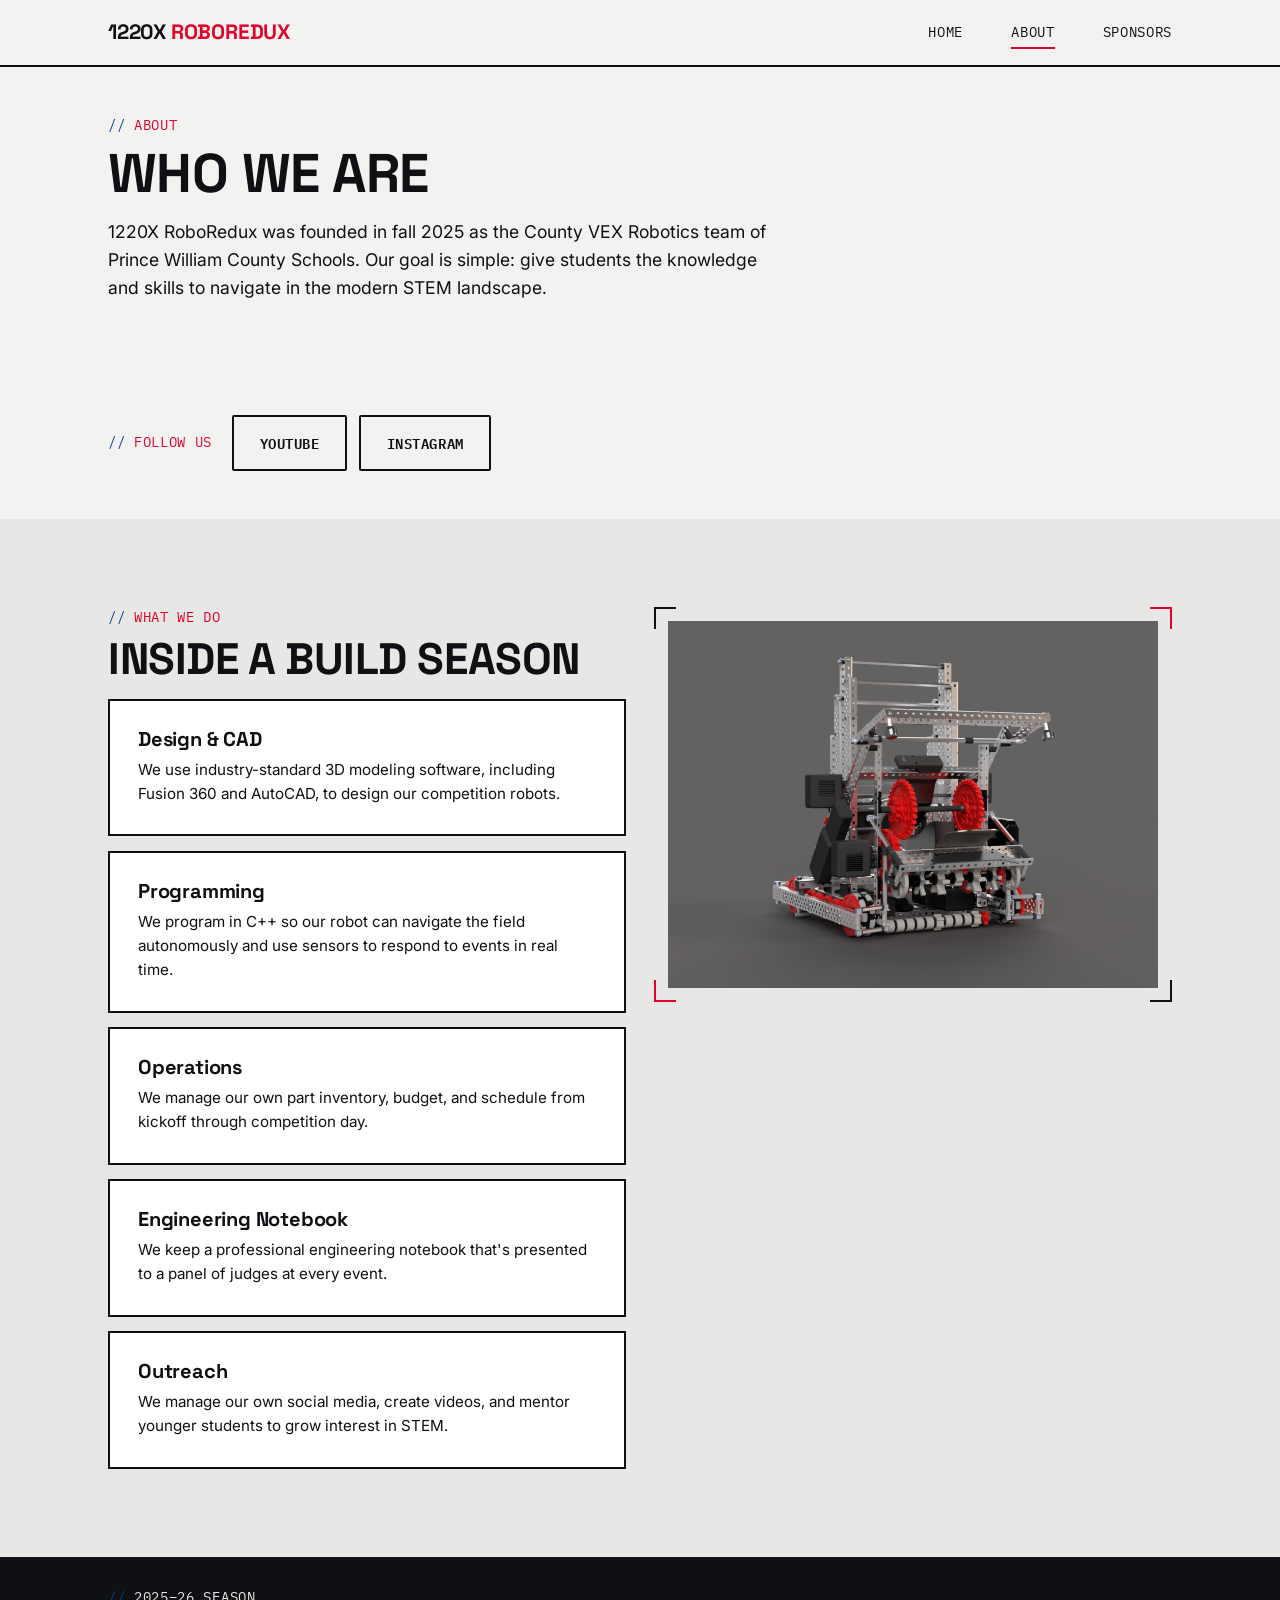
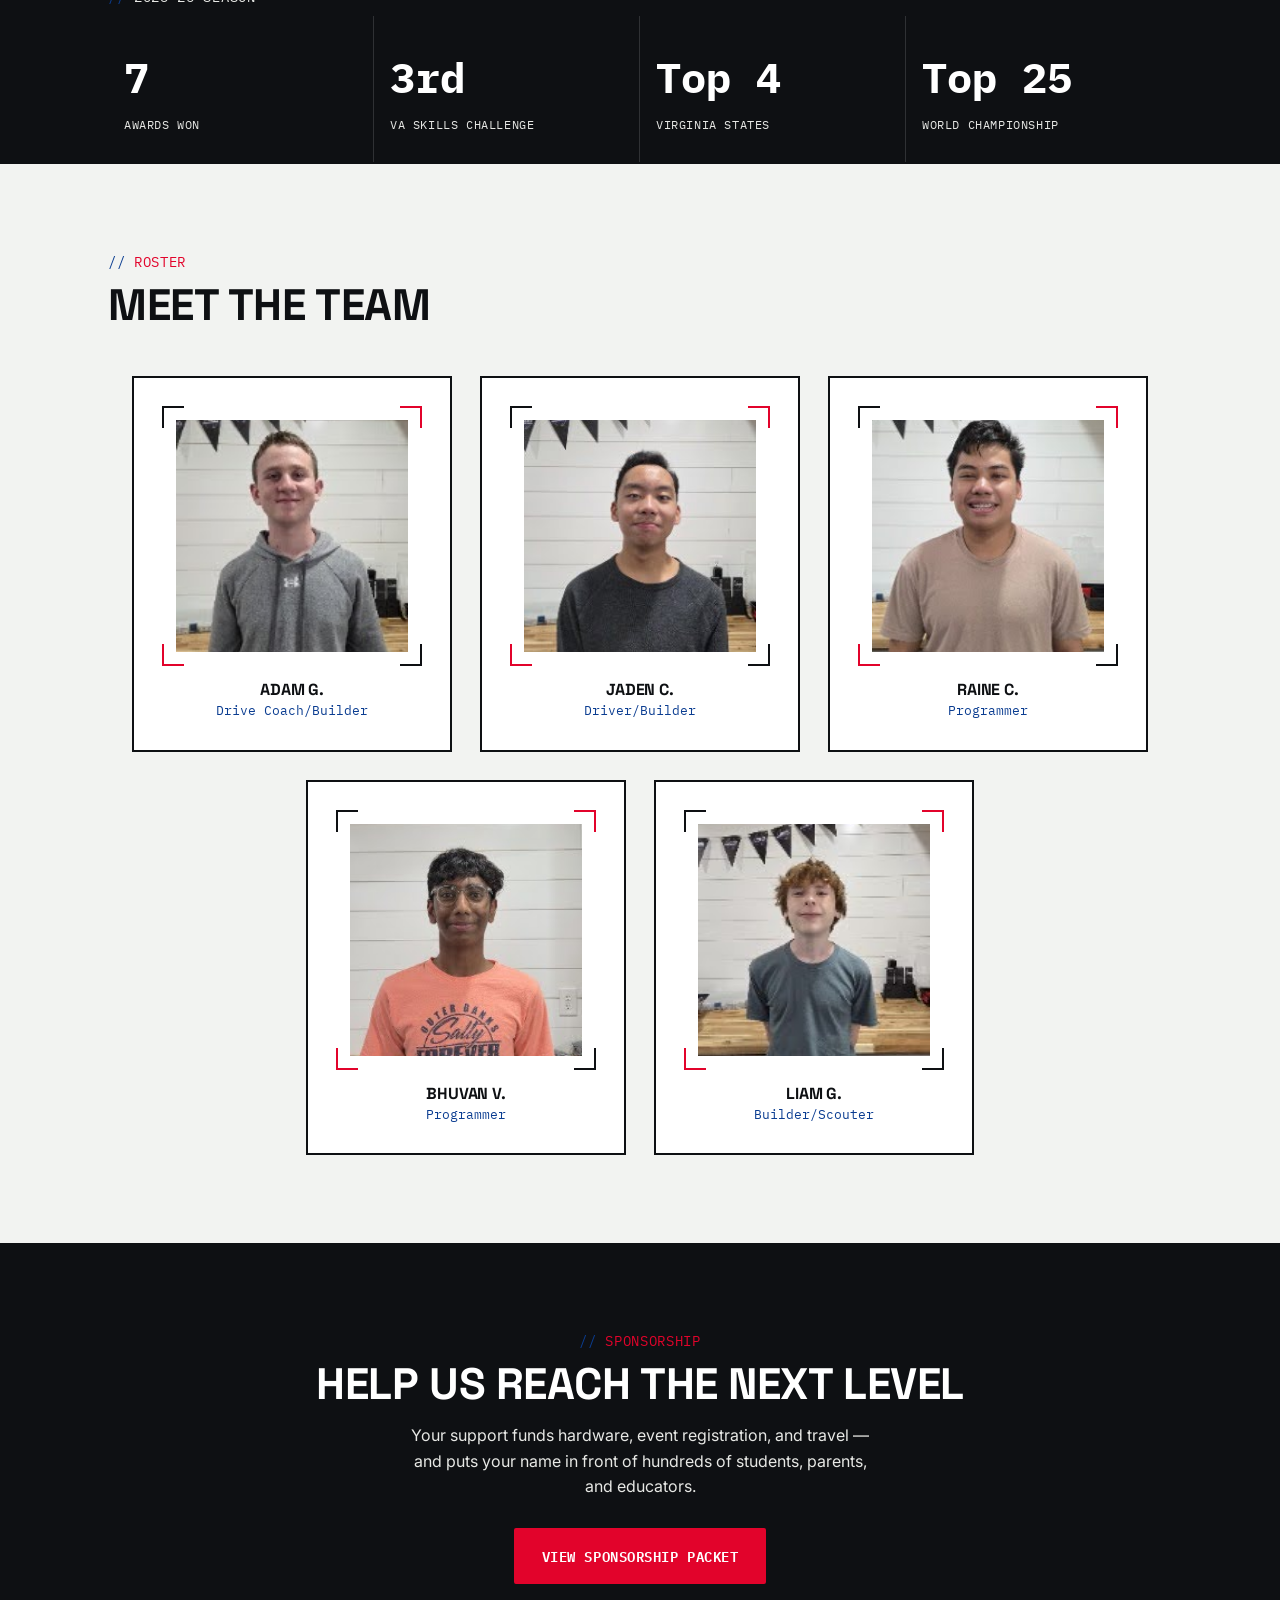
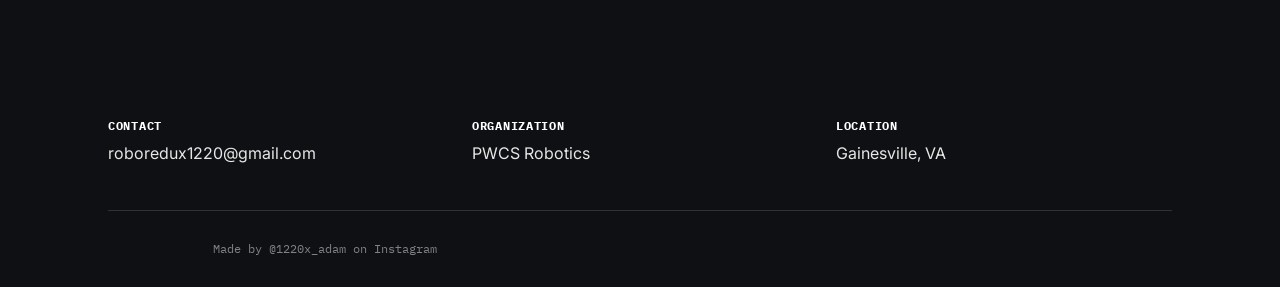
==== commit 999ef21b: "Update footer to credit Instagram user" ====
--- a/about.html
+++ b/about.html
@@ -214,7 +214,7 @@
           <p>Gainesville, VA</p>
         </div>
       </div>
-      <p class="footer-bottom">&copy; 2026 1220X RoboRedux. All rights reserved.</p>
+      <p class="footer-bottom">Made by <a href="https://www.instagram.com/1220x_adam" target="_blank" rel="noopener">@1220x_adam</a> on Instagram</p>
     </div>
   </footer>
 
--- a/css/style.css
+++ b/css/style.css
@@ -724,3 +724,57 @@
   flex: 1 1 260px;
   max-width: 320px;
 }
+
+/* -------------------------------------------------------------------------
+   21. SPONSOR LOGO SIZING FIX
+   Sponsor logos are different shapes/sizes, so without a fixed box they
+   made the two sponsor cards uneven heights. This locks every sponsor
+   logo into the same size box (16:9) and shrinks it to fit inside,
+   keeping its own proportions, so all sponsor cards line up evenly.
+------------------------------------------------------------------------- */
+.sponsor-card .frame {
+  aspect-ratio: 16 / 9;
+  display: flex;
+  align-items: center;
+  justify-content: center;
+  overflow: hidden;
+}
+.sponsor-card .frame img {
+  max-width: 85%;
+  max-height: 85%;
+  width: auto;
+  height: auto;
+  object-fit: contain;
+}
+
+/* -------------------------------------------------------------------------
+   22. PHOTO FIT FIX
+   Same root cause as the sponsor logo fix above: these photos have no
+   fixed box, so each one displays at its own natural size/shape instead
+   of filling its frame. This locks each into a matching box and scales/
+   crops the photo (centered) to fill it completely.
+------------------------------------------------------------------------- */
+
+/* Home page "On the Field" photo strip (3-across gallery) */
+.grid--3 .frame {
+  aspect-ratio: 4 / 3;
+  overflow: hidden;
+}
+.grid--3 .frame img {
+  width: 100%;
+  height: 100%;
+  object-fit: cover;
+  object-position: center;
+}
+
+/* About page "Meet the Team" roster photos */
+.team-card .frame {
+  aspect-ratio: 1 / 1;
+  overflow: hidden;
+}
+.team-card .frame img {
+  width: 100%;
+  height: 100%;
+  object-fit: cover;
+  object-position: center;
+}
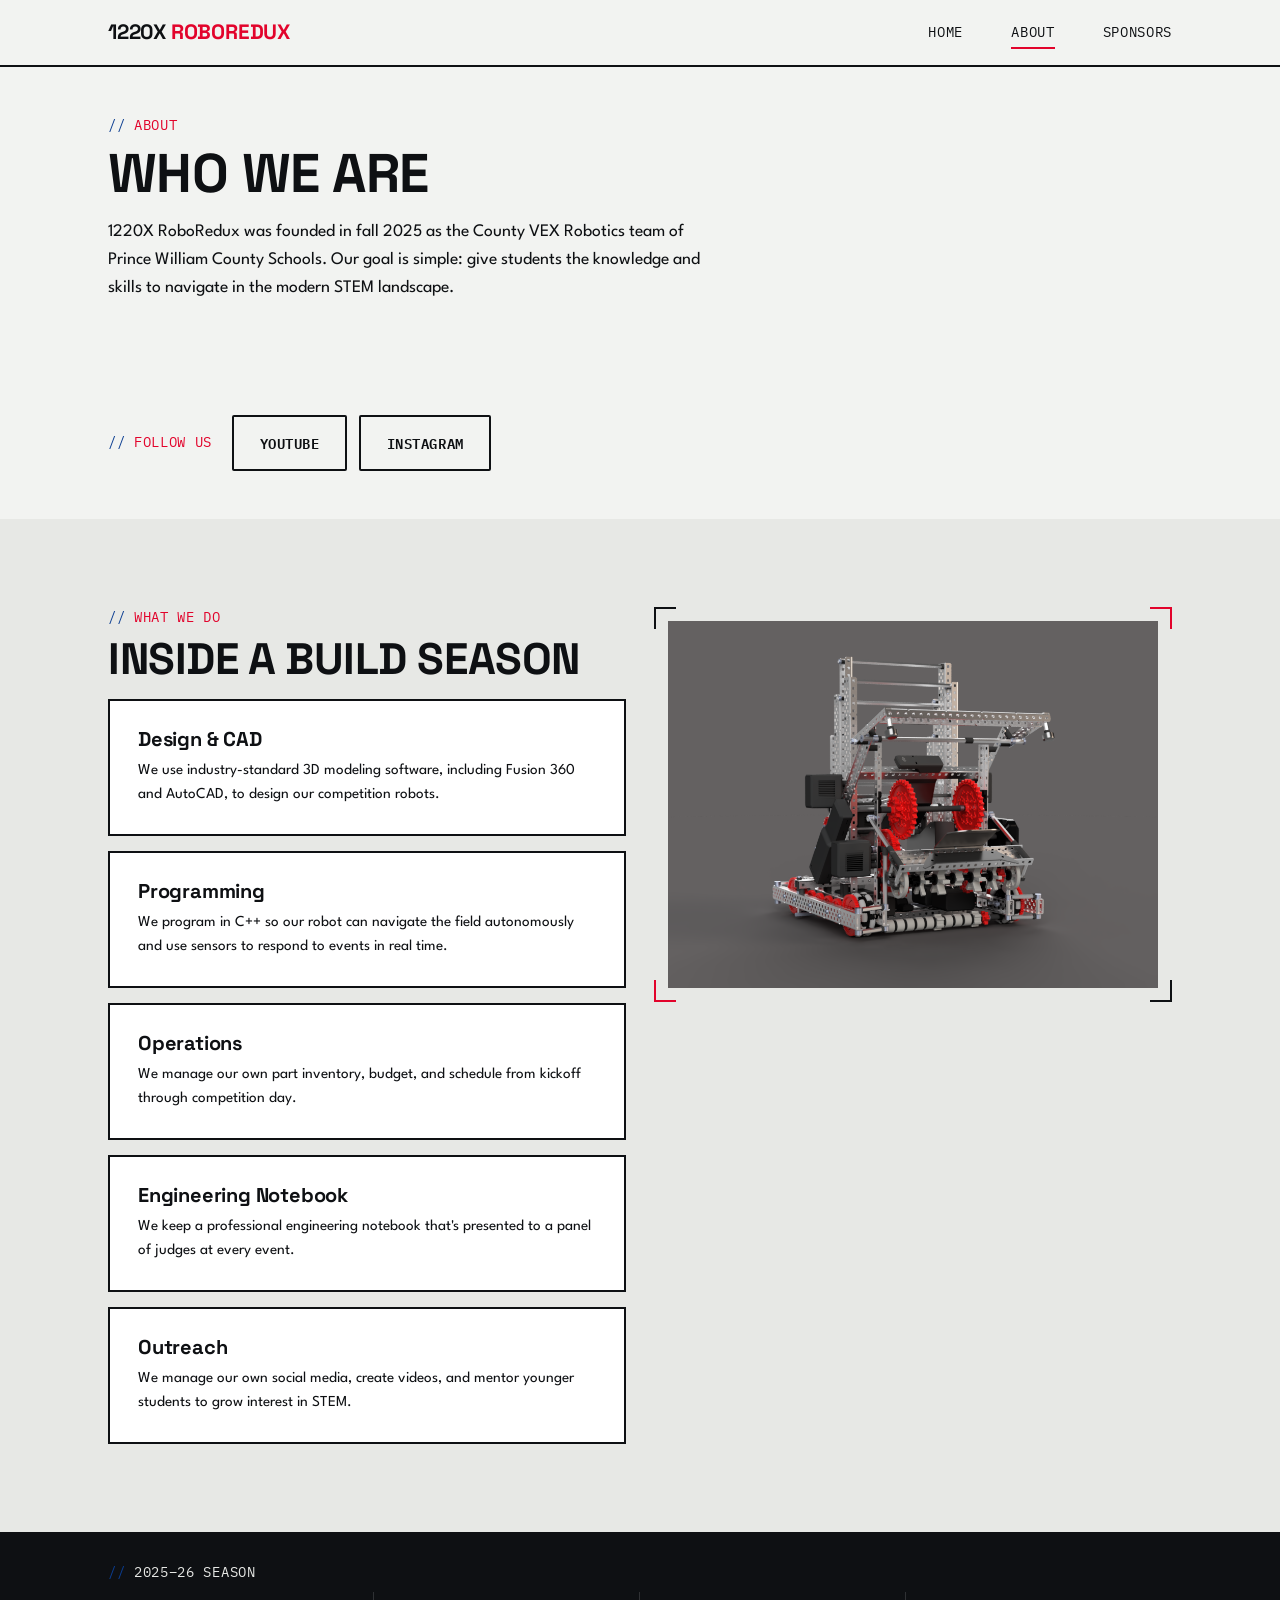
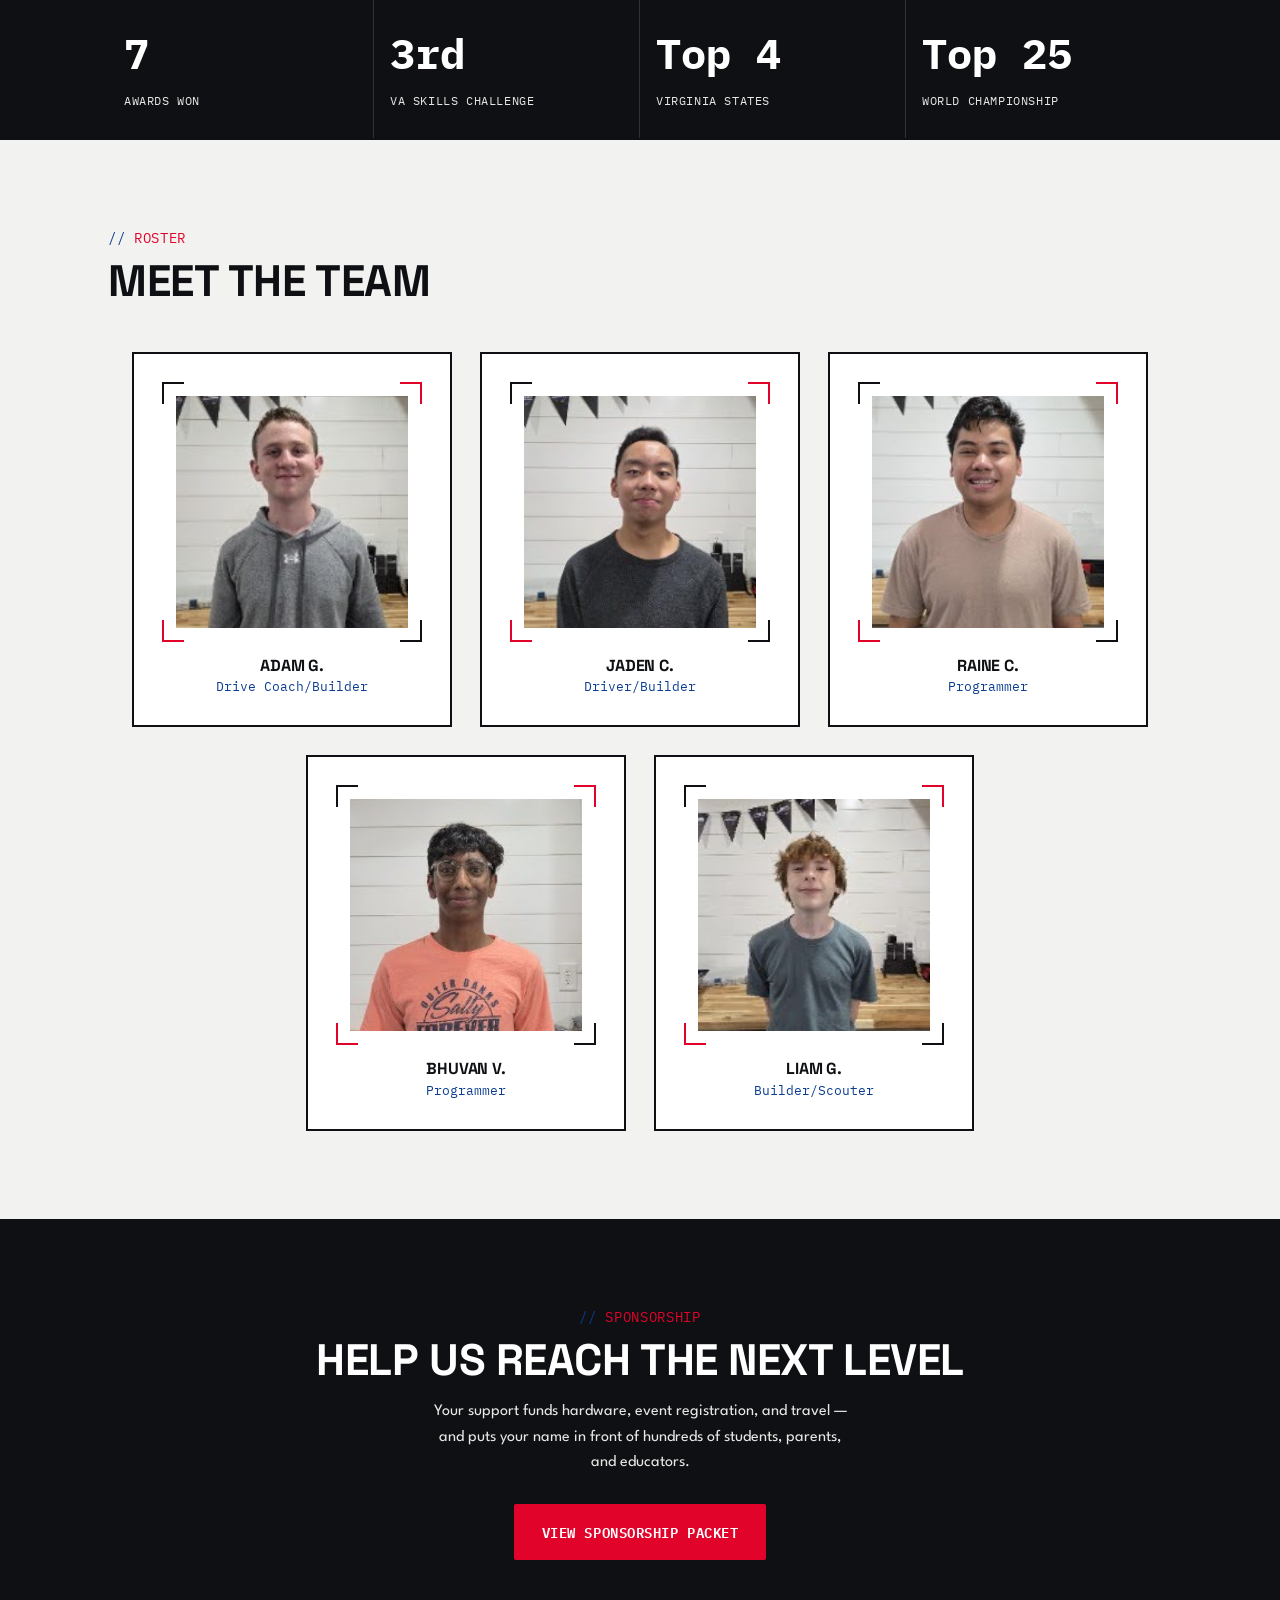
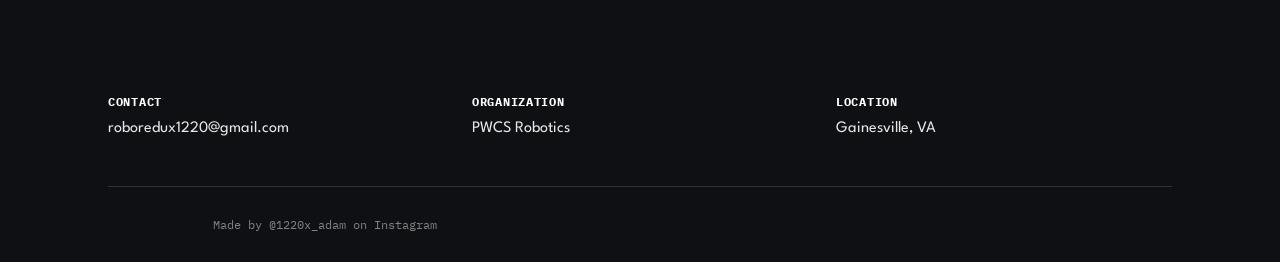
==== commit 0a804d2a: "Update font link to include League Spartan" ====
--- a/about.html
+++ b/about.html
@@ -8,7 +8,7 @@
 
   <link rel="preconnect" href="https://fonts.googleapis.com">
   <link rel="preconnect" href="https://fonts.gstatic.com" crossorigin>
-  <link href="https://fonts.googleapis.com/css2?family=Space+Grotesk:wght@500;700&family=IBM+Plex+Mono:wght@500;600&family=Inter:wght@400;500;600&display=swap" rel="stylesheet">
+ <link href="https://fonts.googleapis.com/css2?family=Space+Grotesk:wght@500;700&family=IBM+Plex+Mono:wght@500;600&family=League+Spartan:wght@400;500;600&display=swap" rel="stylesheet">
 
   <link rel="stylesheet" href="css/style.css">
 </head>
@@ -221,3 +221,4 @@
   <script src="js/main.js"></script>
 </body>
 </html>
+
--- a/css/style.css
+++ b/css/style.css
@@ -55,7 +55,7 @@
   /* type */
   --font-display: "Space Grotesk", "Arial Black", sans-serif;
   --font-mono: "IBM Plex Mono", ui-monospace, monospace;
-  --font-body: "Inter", system-ui, -apple-system, sans-serif;
+  --font-body: "League Spartan", system-ui, -apple-system, sans-serif;
 
   /* spacing scale */
   --space-xs: 0.5rem;
@@ -778,3 +778,12 @@
   object-fit: cover;
   object-position: center;
 }
+
+/* -------------------------------------------------------------------------
+   23. SPONSOR NAME LINKS
+   Lets a sponsor's name link out to their website.
+------------------------------------------------------------------------- */
+.sponsor-card h4 a:hover {
+  color: var(--red);
+  text-decoration: underline;
+}
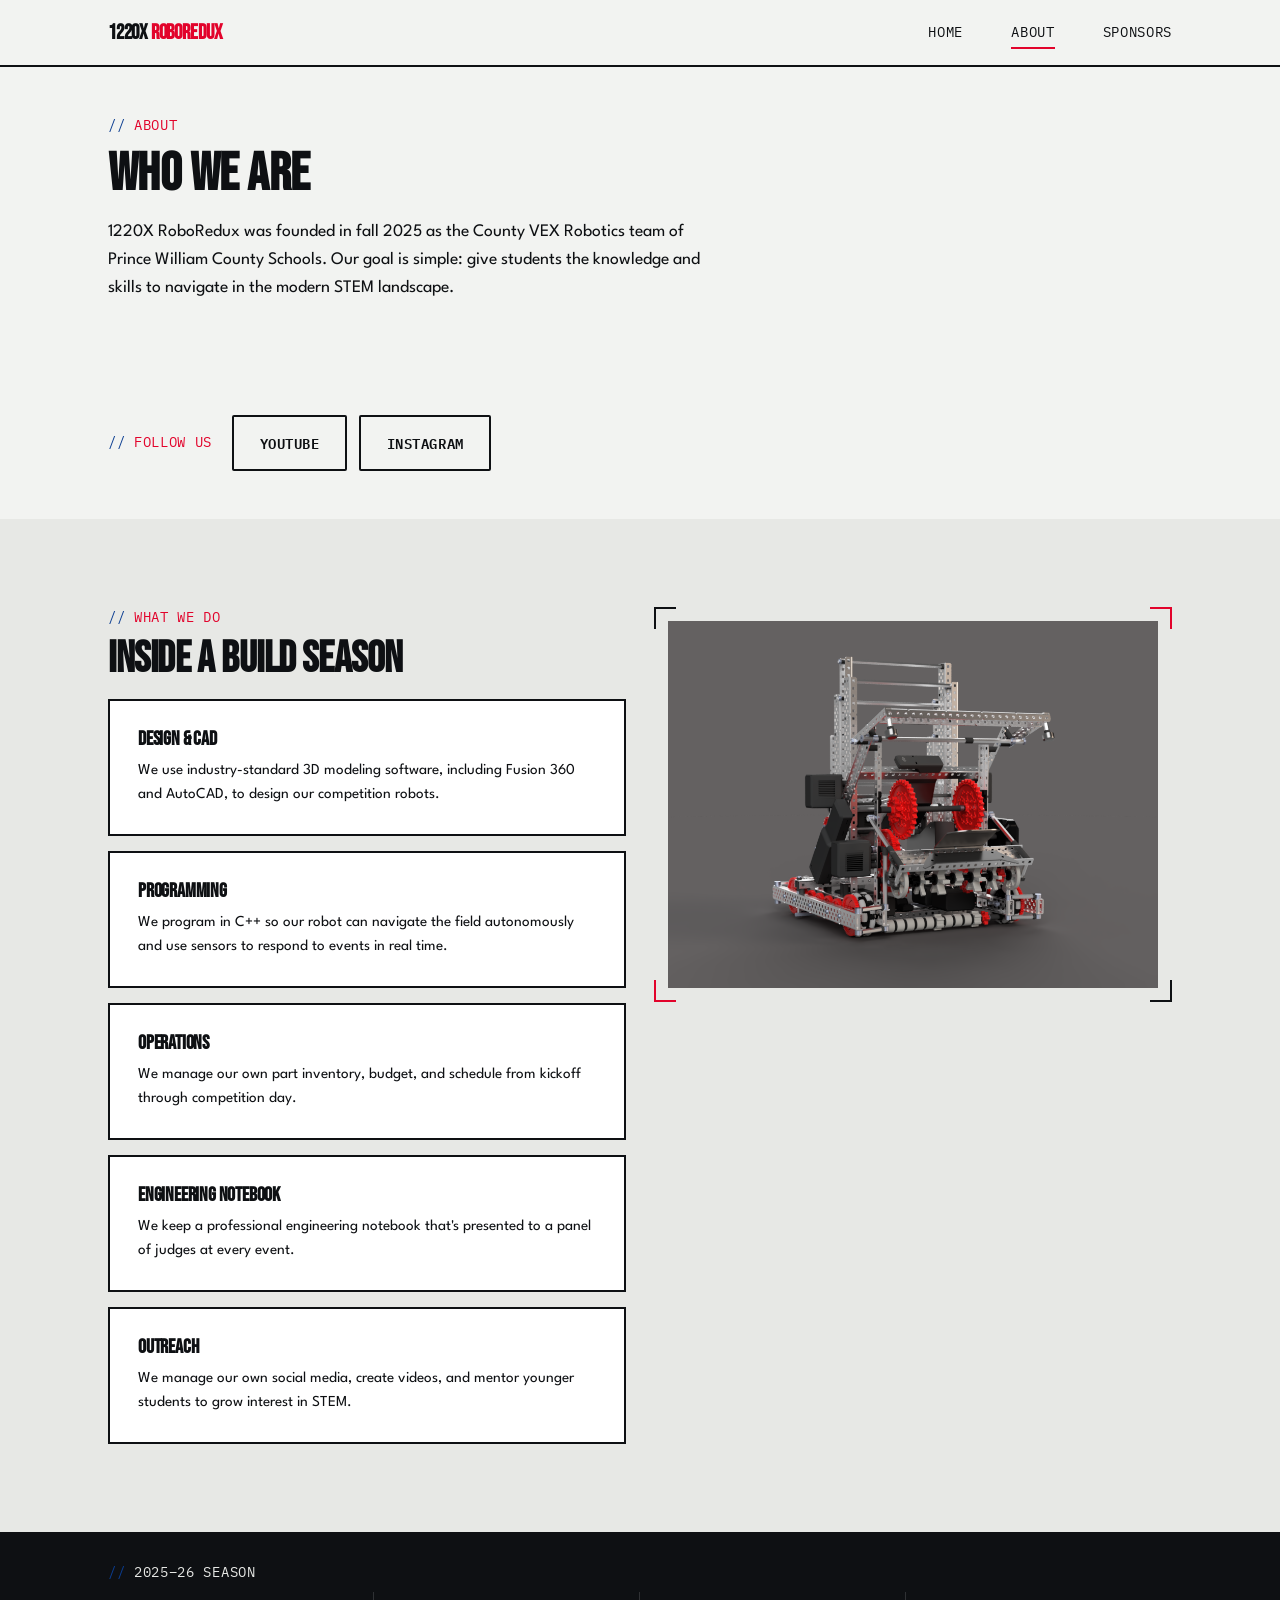
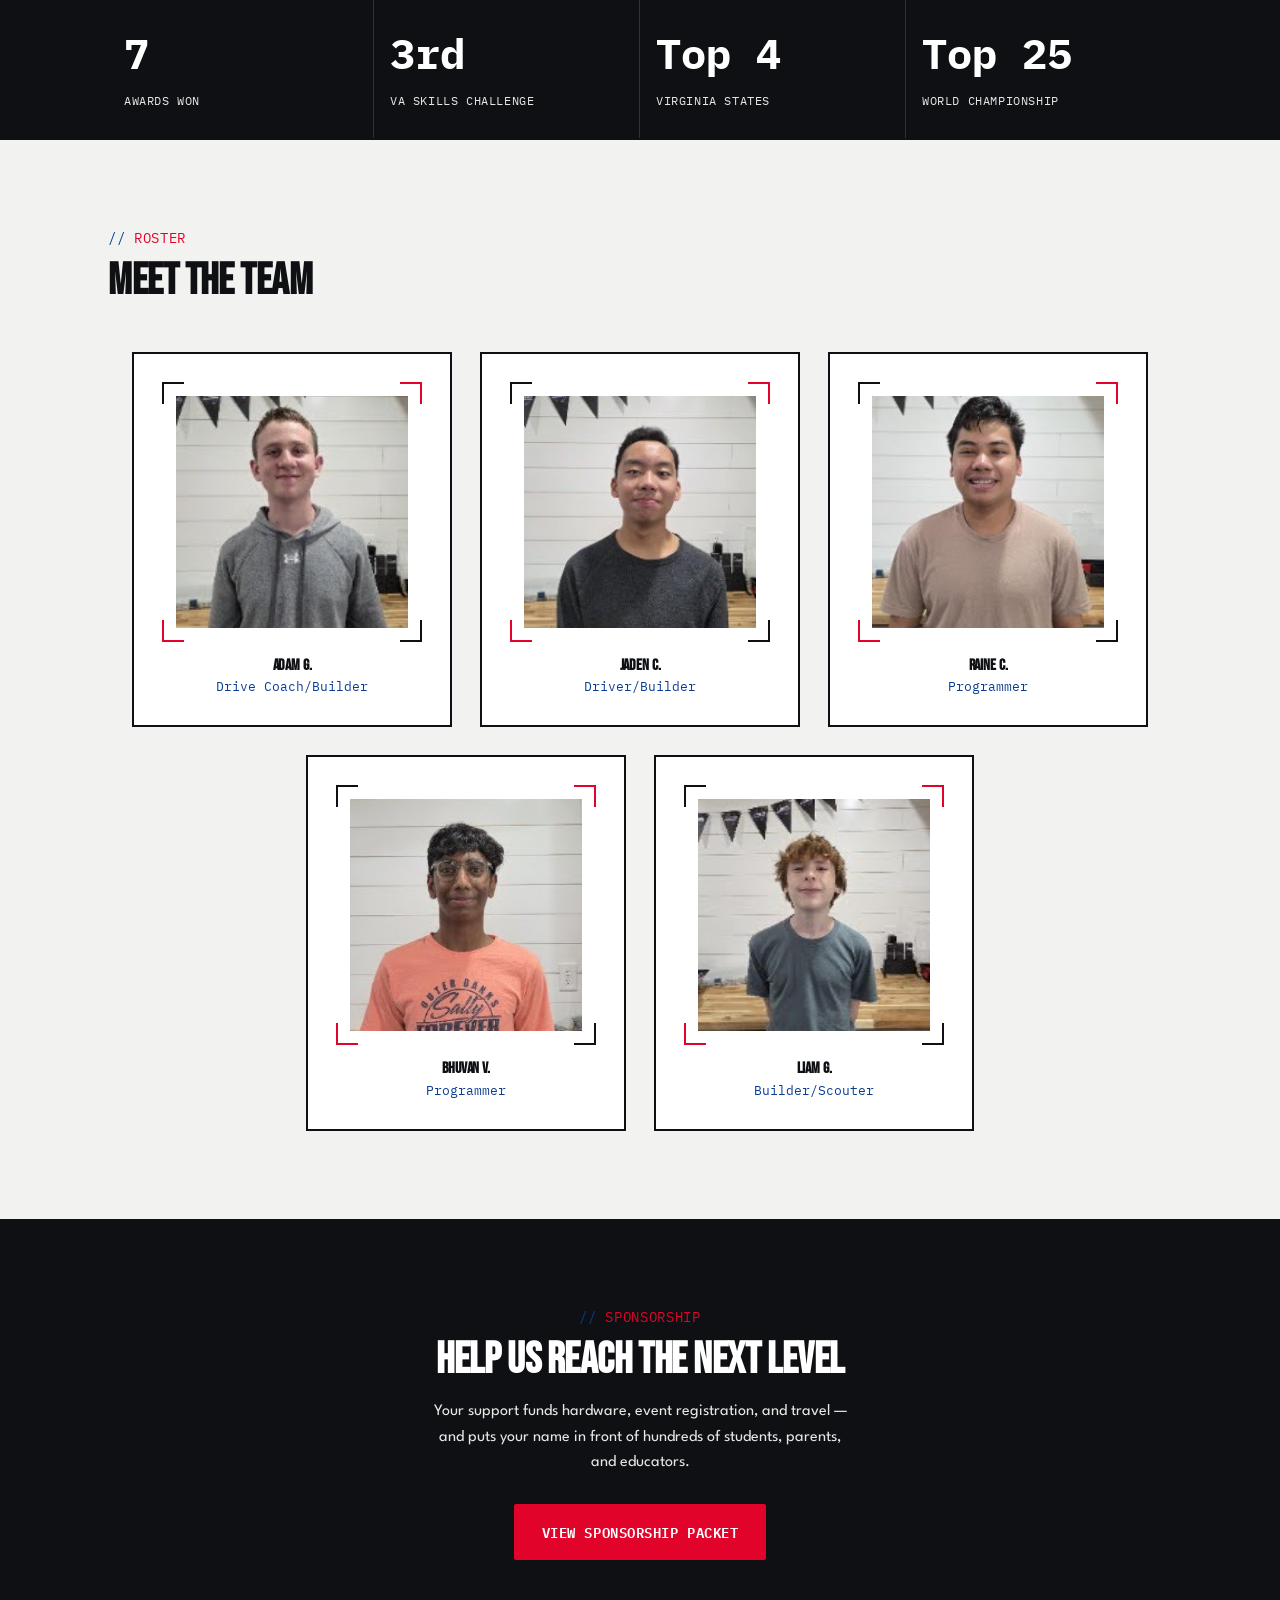
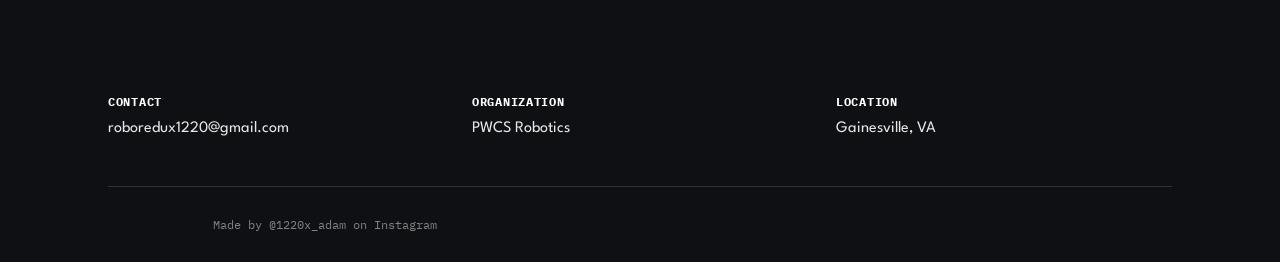
==== commit 608023a0: "Update font links in about.html" ====
--- a/about.html
+++ b/about.html
@@ -8,7 +8,7 @@
 
   <link rel="preconnect" href="https://fonts.googleapis.com">
   <link rel="preconnect" href="https://fonts.gstatic.com" crossorigin>
- <link href="https://fonts.googleapis.com/css2?family=Space+Grotesk:wght@500;700&family=IBM+Plex+Mono:wght@500;600&family=League+Spartan:wght@400;500;600&display=swap" rel="stylesheet">
+<link href="https://fonts.googleapis.com/css2?family=Bebas+Neue&family=IBM+Plex+Mono:wght@500;600&family=League+Spartan:wght@400;500;600&display=swap" rel="stylesheet">
 
   <link rel="stylesheet" href="css/style.css">
 </head>
--- a/css/style.css
+++ b/css/style.css
@@ -53,7 +53,7 @@
   --gold: #c9982b;
 
   /* type */
-  --font-display: "Space Grotesk", "Arial Black", sans-serif;
+  --font-display: "Bebas Neue", "Arial Narrow", sans-serif;
   --font-mono: "IBM Plex Mono", ui-monospace, monospace;
   --font-body: "League Spartan", system-ui, -apple-system, sans-serif;
 
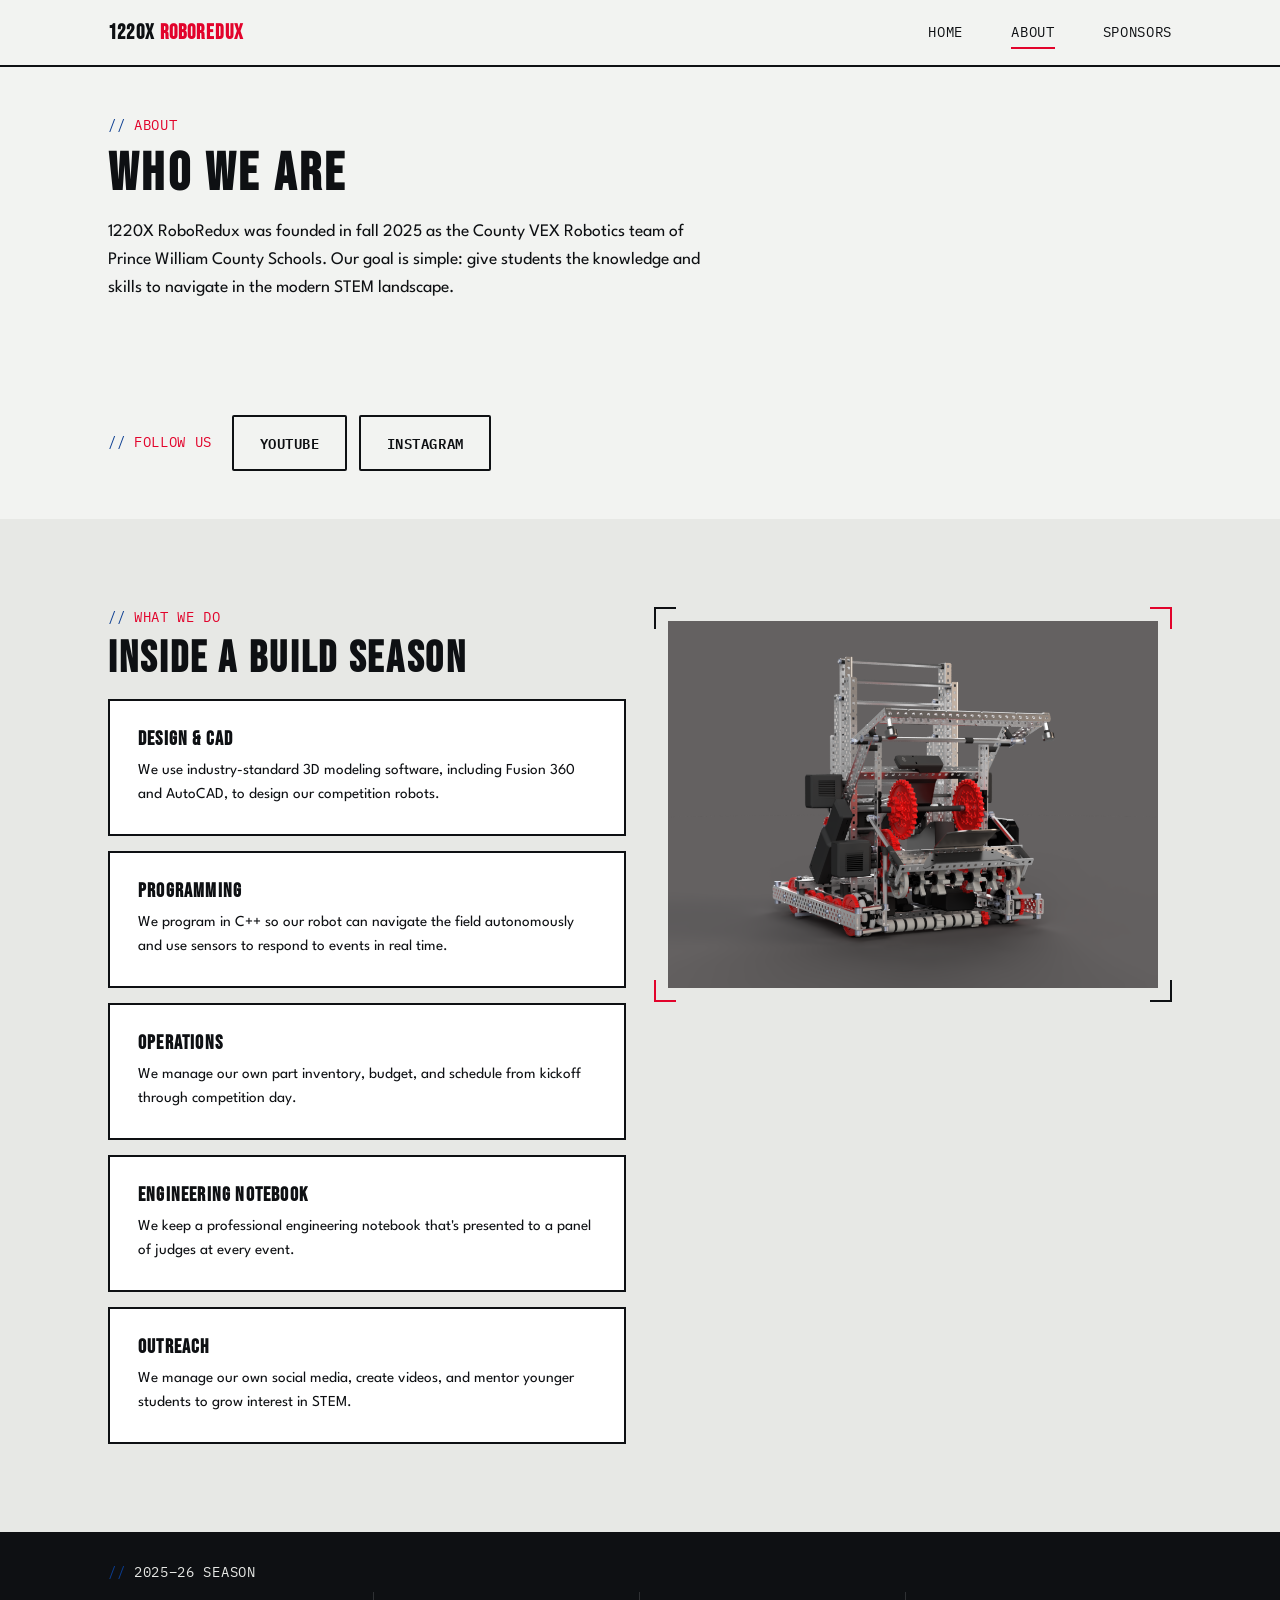
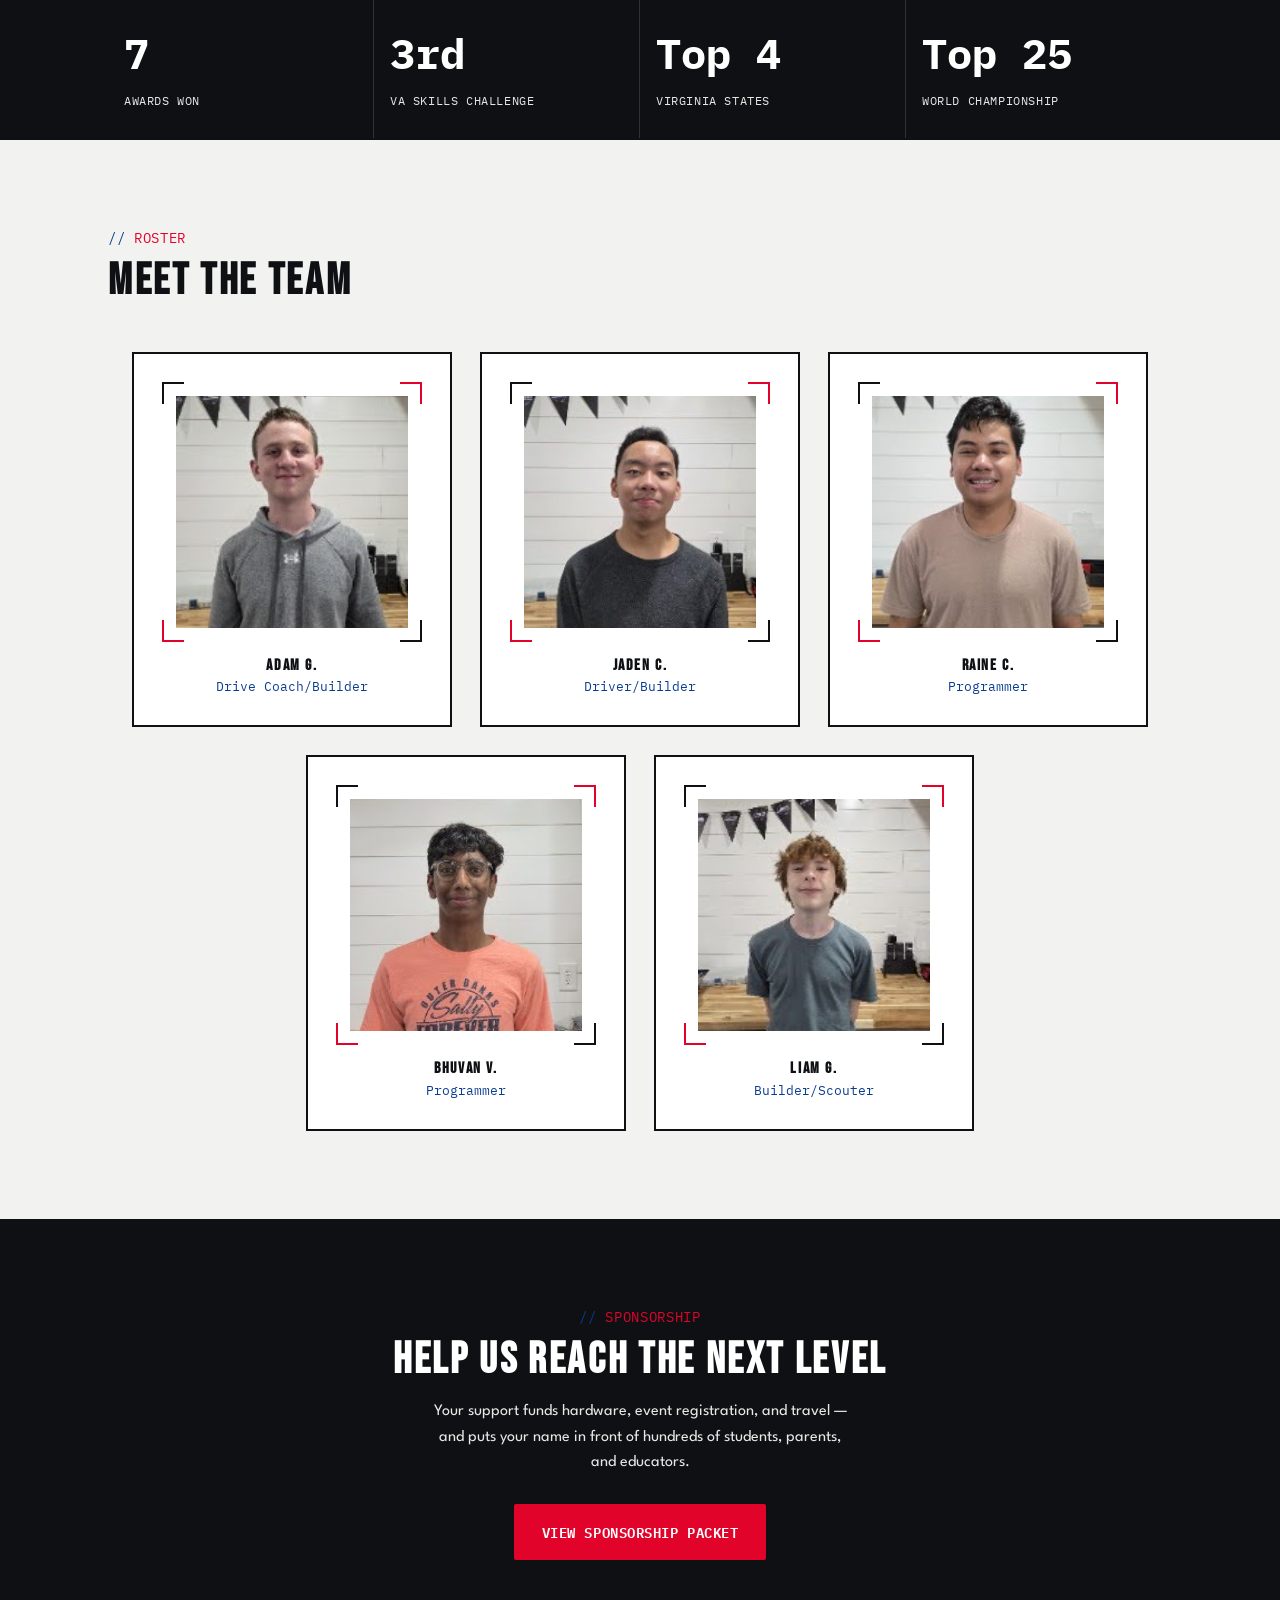
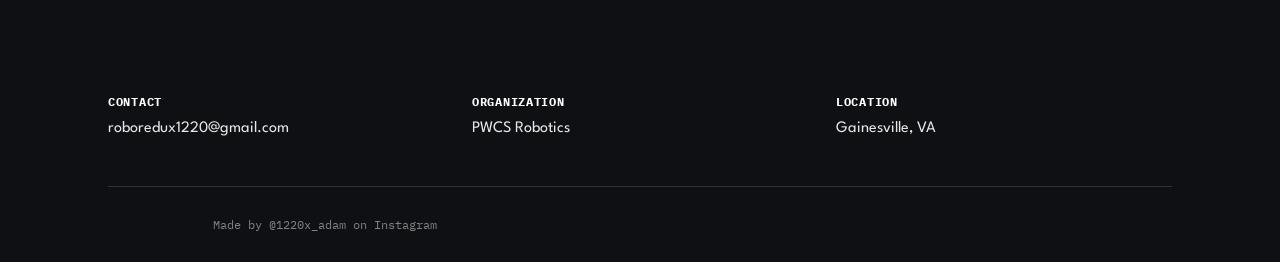
==== commit fc3b7406: "Remove trailing newline from about.html" ====
--- a/about.html
+++ b/about.html
@@ -221,4 +221,3 @@
   <script src="js/main.js"></script>
 </body>
 </html>
-
--- a/css/style.css
+++ b/css/style.css
@@ -92,7 +92,7 @@
   font-weight: 700;
   line-height: 1.05;
   margin: 0 0 var(--space-sm);
-  letter-spacing: -0.01em;
+  letter-spacing: 0.06em;
 }
 
 h1 { font-size: clamp(2.6rem, 6vw, 4.6rem); text-transform: uppercase; }
@@ -239,7 +239,7 @@
   font-weight: 700;
   font-size: 1.3rem;
   text-transform: uppercase;
-  letter-spacing: -0.01em;
+  letter-spacing: 0.06em;
 }
 .logo-highlight { color: var(--red); }
 
@@ -787,3 +787,14 @@
   color: var(--red);
   text-decoration: underline;
 }
+
+/* -------------------------------------------------------------------------
+   24. SMALL HEADING SPACING FIX
+   Letter-spacing above is tuned for large headline sizes. At the small
+   sizes used for team/sponsor card names, that same em value shrinks to
+   almost nothing, so these get their own wider spacing for readability.
+------------------------------------------------------------------------- */
+.team-card h4,
+.sponsor-card h4 {
+  letter-spacing: 0.1em;
+}
